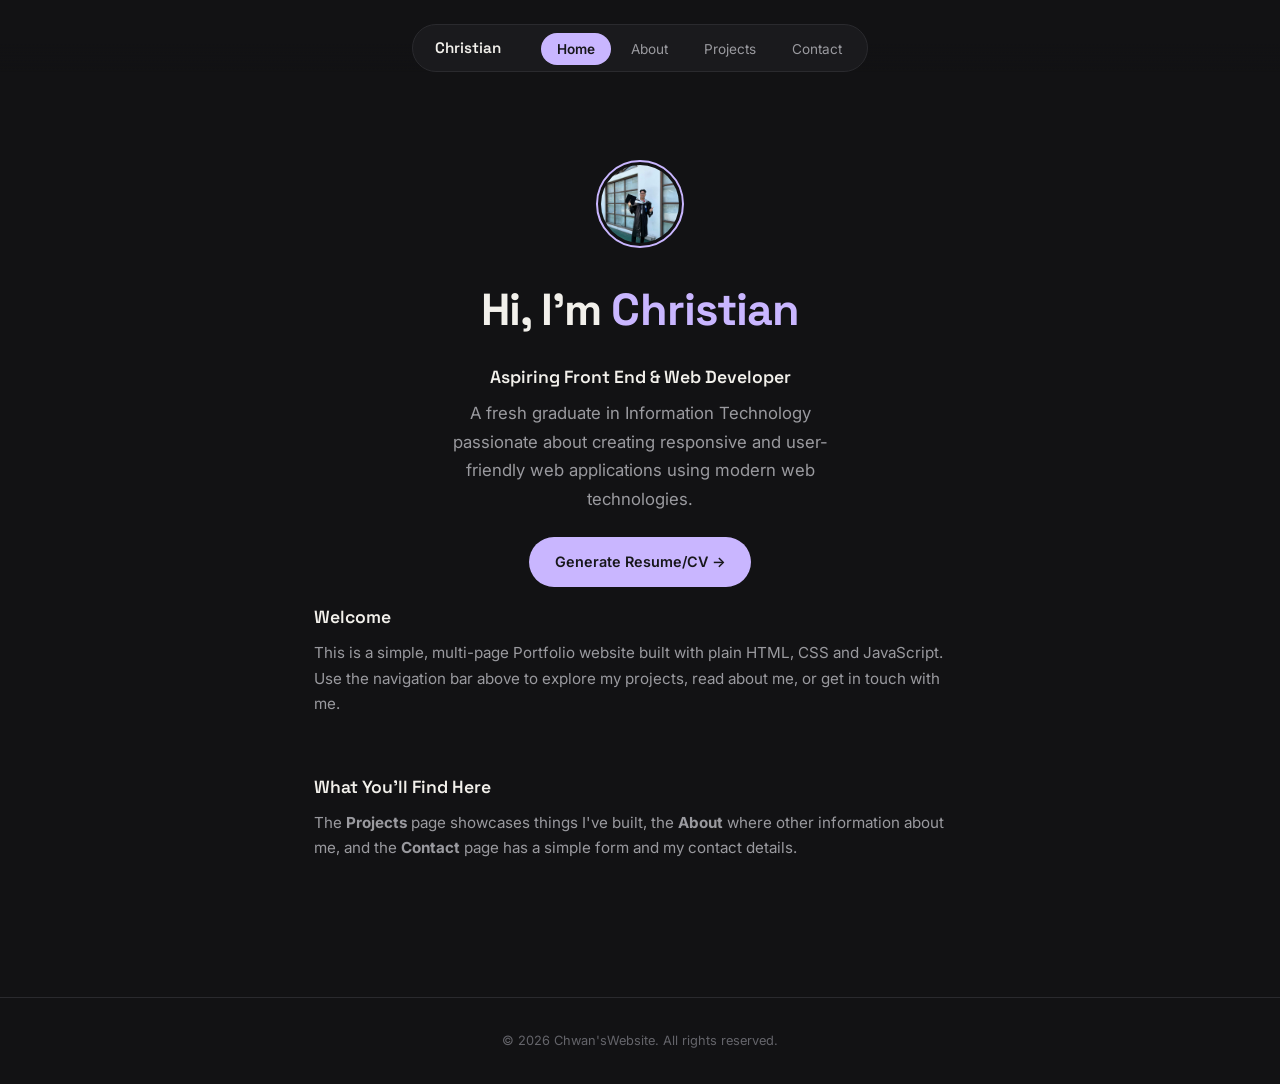
==== index.html @ 0f882ed7 "Update resume download link and add file references in resume.txt" ====
﻿<!doctype html>
<html lang="en">
  <head>
    <meta charset="UTF-8" />
    <script>
      document.documentElement.classList.add('js');
    </script>
    <meta name="viewport" content="width=device-width, initial-scale=1.0" />
    <title>Home | My Website</title>
    <link rel="stylesheet" href="style.css" />
  </head>
  <body>
    <nav class="navbar">
      <div class="nav-inner">
        <a href="index.html" class="logo">Christian</a>
        <ul>
          <li><a href="index.html" class="active">Home</a></li>
          <li><a href="about.html">About</a></li>
          <li><a href="projects.html">Projects</a></li>
          <li><a href="contact.html">Contact</a></li>
        </ul>
      </div>
    </nav>

    <main>
      <div class="hero">
        <img src="pic/chanpic.jpeg" alt="Christian" class="avatar" />
        <h1>Hi, I'm <span class="accent">Christian</span></h1>
        <h2>Aspiring Front End & Web Developer</h2>
        <p class="lede">
          A fresh graduate in Information Technology passionate about creating
          responsive and user-friendly web applications using modern web
          technologies.
        </p>
        <a href="" class="btn" download="">Generate Resume/CV &rarr;</a>
      </div>

      <section>
        <h2>Welcome</h2>
        <p>
          This is a simple, multi-page Portfolio website built with plain HTML,
          CSS and JavaScript. Use the navigation bar above to explore my
          projects, read about me, or get in touch with me.
        </p>
      </section>

      <section>
        <h2>What You'll Find Here</h2>
        <p>
          The <strong>Projects</strong> page showcases things I've built, the
          <strong>About</strong> where other information about me, and the
          <strong>Contact</strong> page has a simple form and my contact
          details.
        </p>
      </section>
    </main>

    <footer>&copy; 2026 Chwan'sWebsite. All rights reserved.</footer>

    <script src="transition.js"></script>
  </body>
</html>
---- style.css ----
﻿/* ===== Fonts ===== */
@import url('https://fonts.googleapis.com/css2?family=Space+Grotesk:wght@400;500;600;700&family=Inter:wght@400;500;600&display=swap');

/* ===== Tokens ===== */
:root {
  --bg: #121214;
  --bg-raised: #1a1a1d;
  --border: #2a2a2e;
  --text: #f2f0eb;
  --text-dim: #9a9a9f;
  --text-faint: #64646a;
  --accent: #c9b6ff;
  --accent-dim: #8f7fc7;
}

* {
  margin: 0;
  padding: 0;
  box-sizing: border-box;
}

/* Content slides down into place (from above) as the page fades in,
   and slides further down as the page fades out.
   Applied to main/footer, not body ÃƒÆ’Ã‚Â¢ÃƒÂ¢Ã¢â‚¬Å¡Ã‚Â¬ÃƒÂ¢Ã¢â€šÂ¬Ã‚Â nav stays untouched so its
   position: sticky keeps working (a transform on an ANCESTOR of a
   sticky element breaks it; transforming main/footer directly is safe). */
html.js main,
html.js footer {
  transform: translateY(-12px);
  transition:
    transform 0.35s ease,
    opacity 0.35s ease;
  opacity: 0;
}

html.js body.page-loaded main,
html.js body.page-loaded footer {
  transform: translateY(0);
  opacity: 1;
}

html.js body.page-leaving main,
html.js body.page-leaving footer {
  transform: translateY(12px);
  opacity: 0;
}

html.js footer {
  transition-delay: 0.05s;
}

html {
  height: 100%;
  overflow-y: auto;
  scrollbar-width: none;
  -ms-overflow-style: none;
}

html::-webkit-scrollbar {
  display: none;
}

body {
  font-family:
    'Inter',
    -apple-system,
    Arial,
    sans-serif;
  line-height: 1.7;
  color: var(--text);
  background-color: var(--bg);
  display: grid;
  grid-template-rows: auto 1fr auto;
  min-height: 100vh;
}

a {
  text-decoration: none;
  color: inherit;
}

.accent {
  color: var(--accent);
}

/* ===== Navigation ===== */
.navbar {
  position: sticky;
  top: 0;
  display: flex;
  justify-content: center;
  padding: 1.5rem 1rem 0;
  z-index: 100;
  background: linear-gradient(var(--bg) 60%, transparent);
}

.nav-inner {
  display: flex;
  align-items: center;
  gap: 2.5rem;
  background-color: var(--bg-raised);
  border: 1px solid var(--border);
  border-radius: 999px;
  padding: 0.6rem 0.6rem 0.6rem 1.4rem;
}

.nav-inner .logo {
  font-family: 'Space Grotesk', sans-serif;
  font-weight: 600;
  font-size: 0.95rem;
  color: var(--text);
}

.nav-inner ul {
  list-style: none;
  display: flex;
  gap: 0.25rem;
}

.nav-inner ul li a {
  font-size: 0.85rem;
  color: var(--text-dim);
  padding: 0.5rem 1rem;
  border-radius: 999px;
  transition:
    background-color 0.2s,
    color 0.2s;
}

.nav-inner ul li a:hover {
  color: var(--text);
}

.nav-inner ul li a.active {
  background-color: var(--accent);
  color: #17171a;
  font-weight: 600;
}

/* ===== Layout ===== */
main {
  max-width: 700px;
  margin: 0 auto;
  padding: 3.5rem 1.5rem 5rem;
  width: 100%;
}

section {
  margin-bottom: 3.5rem;
}

h1 {
  font-family: 'Space Grotesk', sans-serif;
  font-weight: 700;
  font-size: clamp(1.7rem, 5vw + 1rem, 2.4rem);
  letter-spacing: -0.02em;
  margin-bottom: 0.9rem;
}

h2 {
  font-family: 'Space Grotesk', sans-serif;
  font-weight: 600;
  font-size: 1.1rem;
  margin-bottom: 0.4rem;
}

p {
  margin-bottom: 1rem;
  color: var(--text-dim);
  font-size: 0.95rem;
}

/* ===== Hero (Homepage) ===== */
.hero {
  text-align: center;
  padding: 2rem 0 1rem;
}

.avatar {
  display: block;
  width: 88px;
  height: 88px;
  margin: 0 auto 1.5rem;
  border-radius: 50%;
  object-fit: cover; /* crops the photo to fill the circle without distorting it */
  border: 2px solid var(--accent);
  padding: 3px; /* small gap between photo and accent ring */
  background-color: var(--bg);
}

.hero h1 {
  font-size: clamp(2rem, 6vw + 1rem, 2.8rem);
}

.hero .lede {
  font-size: 1.05rem;
  max-width: 420px;
  margin: 0 auto 1.5rem;
}

.btn {
  display: inline-flex;
  align-items: center;
  gap: 0.4rem;
  padding: 0.8rem 1.6rem;
  background-color: var(--accent);
  color: #17171a;
  border-radius: 999px;
  font-weight: 600;
  font-size: 0.9rem;
  transition:
    transform 0.15s,
    background-color 0.15s;
}

.btn:hover {
  transform: translateY(-2px);
  background-color: #d9caff;
}

/* ===== Filters (Projects) ===== */
.filters {
  display: flex;
  flex-wrap: wrap;
  gap: 0.5rem;
  margin-top: 1.25rem;
}

.filter {
  font-family: inherit;
  font-size: 0.8rem;
  color: var(--text-dim);
  background: none;
  border: 1px solid var(--border);
  padding: 0.4rem 1rem;
  border-radius: 999px;
  cursor: pointer;
  transition:
    background-color 0.15s,
    color 0.15s,
    border-color 0.15s;
}

.filter:hover {
  border-color: var(--accent-dim);
  color: var(--text);
}

.filter.active {
  background-color: var(--accent);
  border-color: var(--accent);
  color: #17171a;
  font-weight: 600;
}

/* ===== Project Cards ===== */
.card-grid {
  display: grid;
  grid-template-columns: repeat(auto-fit, minmax(190px, 1fr));
  gap: 1rem;
}

.card {
  display: flex;
  flex-direction: column;
  width: 100%;
  max-width: 220px;
  background-color: var(--bg-raised);
  border: 1px solid var(--border);
  border-radius: 14px;
  overflow: hidden;
  transition:
    transform 0.2s,
    border-color 0.2s;
}

.card:hover {
  transform: translateY(-4px);
  border-color: var(--accent-dim);
}

.card-image {
  width: 100%;
  aspect-ratio: 16 / 10;
  overflow: hidden;
  background-color: var(--border);
}

.card-image img {
  width: 100%;
  height: 100%;
  object-fit: cover;
  display: block;
  transition: transform 0.3s;
}

.card:hover .card-image img {
  transform: scale(1.05);
}

.card-body {
  display: flex;
  flex-direction: column;
  gap: 0.6rem;
  padding: 0.85rem 0.9rem;
}

.card h2 {
  font-size: 0.95rem;
  margin-bottom: 0.2rem;
}

.card p {
  margin-bottom: 0;
  font-size: 0.78rem;
}

.card-meta {
  display: flex;
  align-items: center;
  justify-content: space-between;
  gap: 0.5rem;
}

.tag {
  font-size: 0.68rem;
  color: var(--text-faint);
  border: 1px solid var(--border);
  padding: 0.2rem 0.55rem;
  border-radius: 999px;
}

.arrow {
  color: var(--accent);
  font-size: 1rem;
  opacity: 0;
  transform: translateX(-4px);
  transition:
    opacity 0.2s,
    transform 0.2s;
}

.card:hover .arrow {
  opacity: 1;
  transform: translateX(0);
}

/* ===== About ===== */
.about-list {
  display: flex;
  flex-direction: column;
  border-top: 1px solid var(--border);
}

.about {
  display: block;
  padding: 1.5rem 1rem;
  border-bottom: 1px solid var(--border);
  border-left: 2px solid transparent;
  transition:
    border-color 0.2s,
    background-color 0.2s;
}

.about:hover {
  border-left: 2px solid var(--accent);
  background-color: var(--bg-raised);
}

.about .meta {
  font-size: 0.78rem;
  color: var(--text-faint);
  margin-bottom: 0.4rem;
  letter-spacing: 0.03em;
  text-transform: uppercase;
}

.about p {
  margin-bottom: 0;
}

/* ===== Contact ===== */
.contact-info {
  display: flex;
  flex-direction: column;
  gap: 0.9rem;
  padding: 1.25rem 1.5rem;
  background-color: var(--bg-raised);
  border: 1px solid var(--border);
  border-radius: 14px;
  margin-bottom: 2.5rem;
}

.contact-info h2 {
  margin-bottom: 0.25rem;
}

.contact-item {
  display: flex;
  align-items: center;
  gap: 0.75rem;
  min-width: 0;
}

.contact-item .icon {
  flex-shrink: 0;
  width: 34px;
  height: 34px;
  display: flex;
  align-items: center;
  justify-content: center;
  border-radius: 50%;
  background-color: var(--bg);
  border: 1px solid var(--border);
  color: var(--accent);
}

.contact-item .icon svg {
  width: 16px;
  height: 16px;
}

.contact-item p {
  margin-bottom: 0;
  color: var(--text);
  font-size: 0.9rem;
  min-width: 0;
  overflow-wrap: anywhere;
}

.contact-item p strong {
  color: var(--text-dim);
  font-weight: 600;
}

a.contact-item {
  transition: transform 0.15s;
}

a.contact-item:hover {
  transform: translateX(3px);
}

a.contact-item:hover .icon {
  border-color: var(--accent-dim);
}

form {
  display: flex;
  flex-direction: column;
  gap: 1.25rem;
  max-width: 480px;
}

label {
  font-size: 0.8rem;
  font-weight: 600;
  color: var(--text-dim);
  margin-bottom: 0.4rem;
  display: block;
  text-transform: uppercase;
  letter-spacing: 0.04em;
}

input,
textarea {
  width: 100%;
  padding: 0.75rem 1rem;
  border: 1px solid var(--border);
  border-radius: 10px;
  font-family: inherit;
  font-size: 0.95rem;
  background-color: var(--bg-raised);
  color: var(--text);
  transition: border-color 0.15s;
}

input::placeholder,
textarea::placeholder {
  color: var(--text-faint);
}

input:focus,
textarea:focus {
  outline: none;
  border-color: var(--accent);
}

textarea {
  resize: vertical;
  min-height: 120px;
}

button[type='submit'] {
  align-self: flex-start;
  padding: 0.8rem 1.8rem;
  background-color: var(--accent);
  color: #17171a;
  border: none;
  border-radius: 999px;
  font-family: inherit;
  font-weight: 600;
  font-size: 0.9rem;
  cursor: pointer;
  transition:
    transform 0.15s,
    background-color 0.15s;
}

button[type='submit']:hover {
  transform: translateY(-2px);
  background-color: #d9caff;
}

/* ===== Footer ===== */
footer {
  text-align: center;
  padding: 2rem;
  color: var(--text-faint);
  font-size: 0.8rem;
  border-top: 1px solid var(--border);
}

/* ===== Responsive ===== */
@media (max-width: 640px) {
  main {
    padding: 2.5rem 1.25rem 3.5rem;
  }

  .hero .lede {
    font-size: 0.95rem;
  }

  .contact-info {
    padding: 1rem 1.1rem;
  }

  form {
    max-width: 100%;
  }
}

@media (max-width: 480px) {
  .navbar {
    padding: 1rem 0.75rem 0;
  }

  .nav-inner {
    gap: 0.9rem;
    padding: 0.45rem 0.45rem 0.45rem 1rem;
  }

  .nav-inner .logo {
    font-size: 0.85rem;
  }

  .nav-inner ul {
    gap: 0;
  }

  .nav-inner ul li a {
    font-size: 0.72rem;
    padding: 0.4rem 0.55rem;
  }

  .avatar {
    width: 72px;
    height: 72px;
  }

  .btn {
    width: 100%;
    justify-content: center;
  }

  button[type='submit'] {
    align-self: stretch;
    text-align: center;
  }
}

@media (max-width: 360px) {
  .nav-inner {
    gap: 0.5rem;
    padding: 0.4rem 0.4rem 0.4rem 0.8rem;
  }

  .nav-inner ul li a {
    padding: 0.35rem 0.4rem;
  }
}

@media (max-width: 300px) {
  .nav-inner .logo {
    display: none;
  }

  .nav-inner {
    padding: 0.4rem;
    justify-content: center;
  }
}

body.projects-page {
  overflow-y: auto;
  scrollbar-width: none;
  -ms-overflow-style: none;
}

body.projects-page::-webkit-scrollbar {
  display: none;
}


.contact-form {
  width: 100%;
  max-width: 100%;
  background-color: var(--bg-raised);
  border: 1px solid var(--border);
  border-radius: 14px;
  padding: 1.25rem 1.5rem;
  box-shadow: 0 10px 30px rgba(0, 0, 0, 0.18);
  margin-bottom: 2.5rem;
  box-sizing: border-box;
}

.contact-form button[type='submit'] {
  align-self: stretch;
}

.contact-toast {
  position: fixed;
  top: 50%;
  left: 50%;
  transform: translate(-50%, -50%) translateY(10px);
  z-index: 200;
  background: #f2f0eb;
  color: #17171a;
  padding: 0.9rem 1.2rem;
  border-radius: 12px;
  box-shadow: 0 12px 30px rgba(0, 0, 0, 0.35);
  opacity: 0;
  pointer-events: none;
  transition: opacity 0.2s ease, transform 0.2s ease;
  font-size: 0.9rem;
  font-weight: 600;
  text-align: center;
  min-width: min(240px, calc(100vw - 2rem));
  max-width: calc(100vw - 2rem);
}

.contact-toast.show {
  opacity: 1;
  transform: translate(-50%, -50%) translateY(0);
}

.contact-toast.show {
  opacity: 1;
  transform: translateY(0);
}
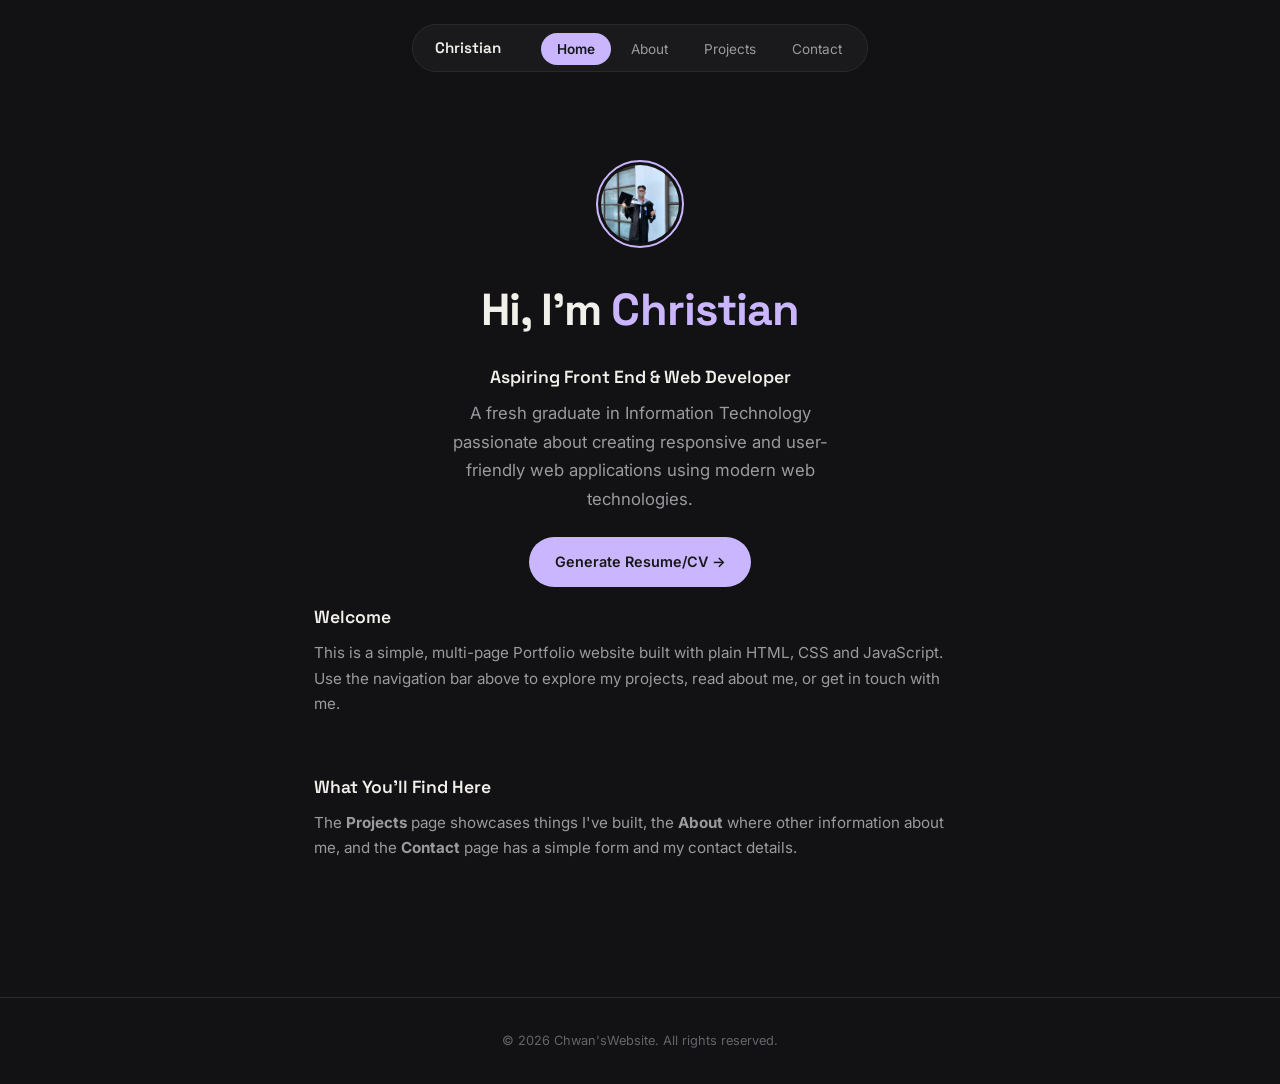
==== commit 5f508373: "Refactor code structure for improved readability and maintainability" ====
--- a/index.html
+++ b/index.html
@@ -24,7 +24,7 @@
 
     <main>
       <div class="hero">
-        <img src="pic/chanpic.jpeg" alt="Christian" class="avatar" />
+        <img src="pic/gradpic.webp" alt="Christian" class="avatar" />
         <h1>Hi, I'm <span class="accent">Christian</span></h1>
         <h2>Aspiring Front End & Web Developer</h2>
         <p class="lede">
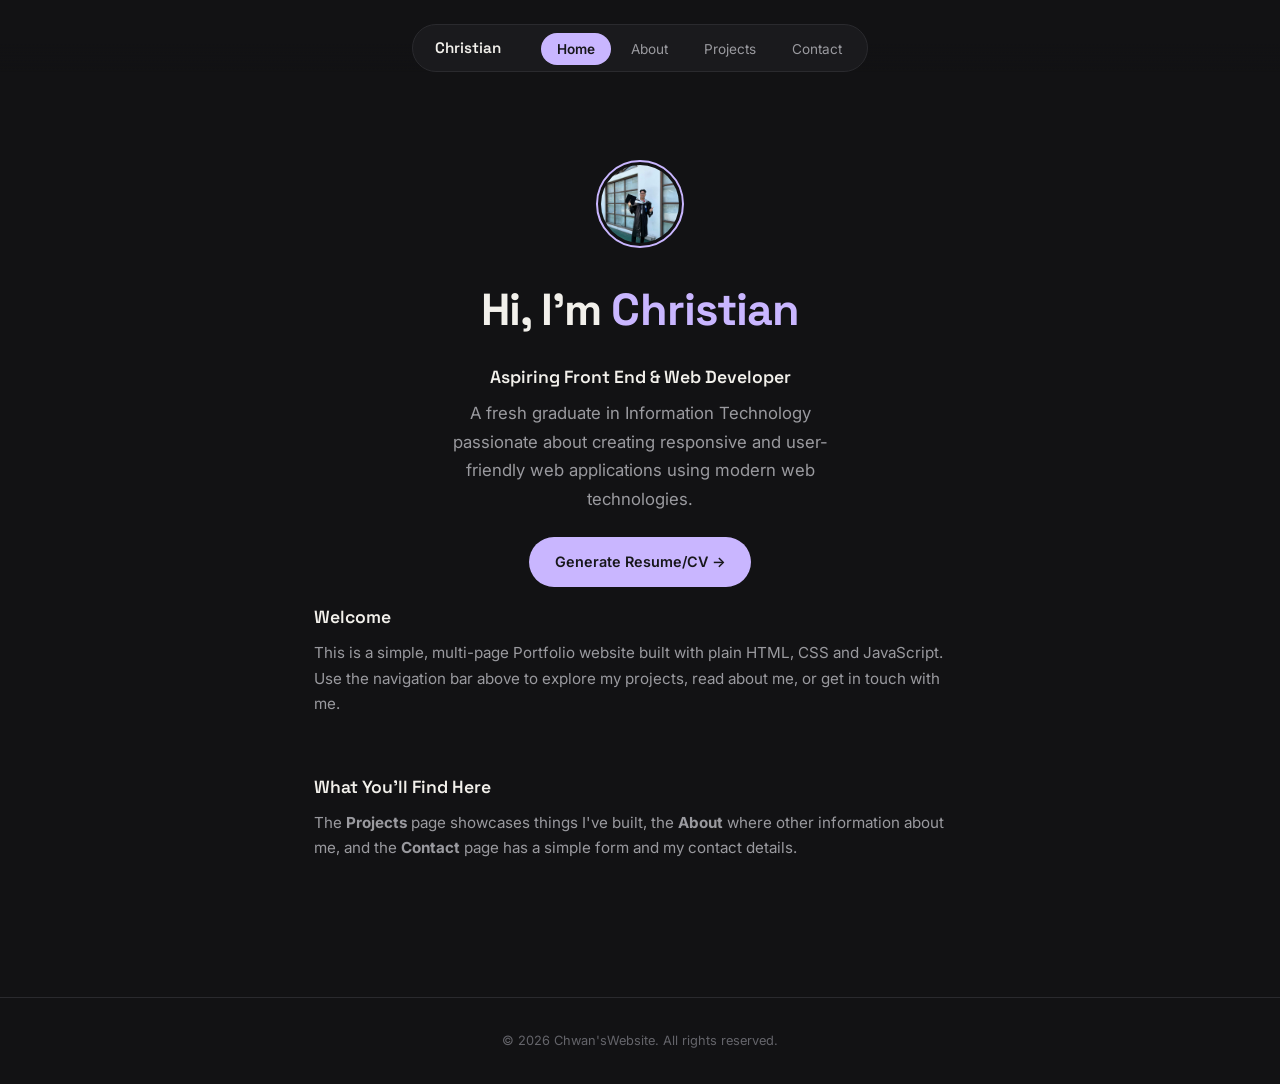
==== commit 7f759e4c: "Update hero image and resume download link; remove outdated resume.txt" ====
--- a/index.html
+++ b/index.html
@@ -24,7 +24,7 @@
 
     <main>
       <div class="hero">
-        <img src="pic/gradpic.webp" alt="Christian" class="avatar" />
+        <img src="/pic/chanpic.jpeg" alt="Christian" class="avatar" />
         <h1>Hi, I'm <span class="accent">Christian</span></h1>
         <h2>Aspiring Front End & Web Developer</h2>
         <p class="lede">
@@ -32,7 +32,12 @@
           responsive and user-friendly web applications using modern web
           technologies.
         </p>
-        <a href="" class="btn" download="">Generate Resume/CV &rarr;</a>
+        <a
+          href="documents/my%20resumecv.docx"
+          class="btn"
+          download="Christian-Penaflorida-Resume.docx"
+          >Generate Resume/CV &rarr;</a
+        >
       </div>
 
       <section>
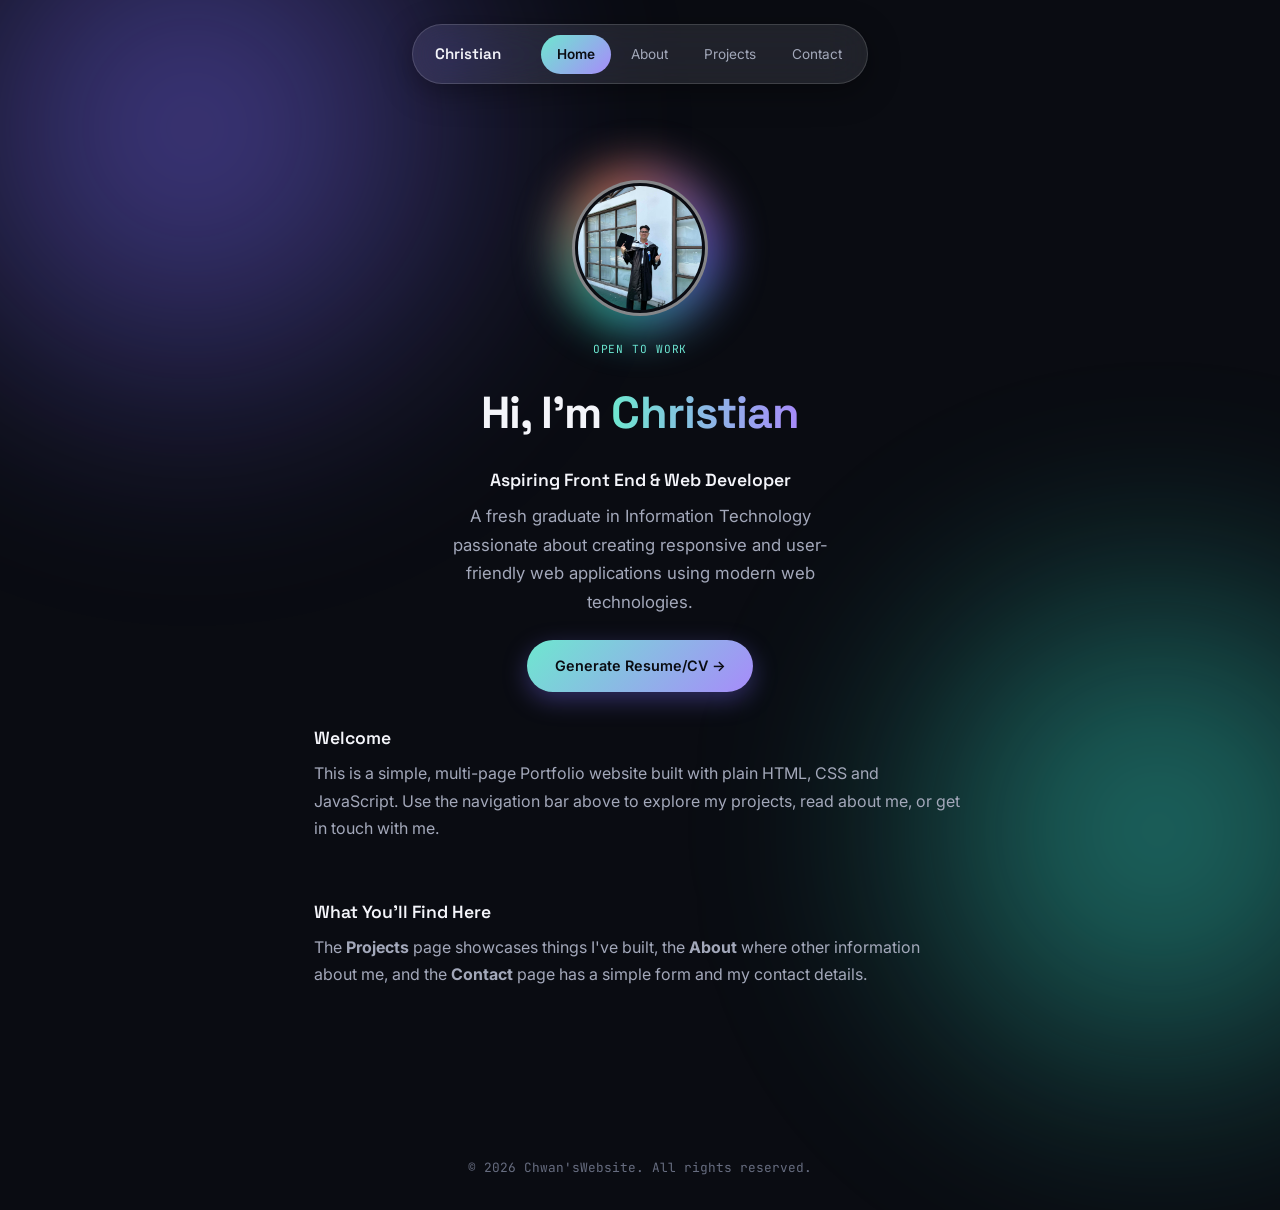
==== commit b3f5f8cd: "design updated, format, functions" ====
--- a/index.html
+++ b/index.html
@@ -24,7 +24,10 @@
 
     <main>
       <div class="hero">
-        <img src="/pic/chanpic.jpeg" alt="Christian" class="avatar" />
+        <div class="avatar-wrap">
+          <img src="/pic/chanpic.jpeg" alt="Christian" class="avatar" />
+        </div>
+        <p class="eyebrow">Open to work</p>
         <h1>Hi, I'm <span class="accent">Christian</span></h1>
         <h2>Aspiring Front End & Web Developer</h2>
         <p class="lede">
@@ -33,7 +36,7 @@
           technologies.
         </p>
         <a
-          href="documents/my%20resumecv.docx"
+          href="/documents/my resumecv.docx"
           class="btn"
           download="Christian-Penaflorida-Resume.docx"
           >Generate Resume/CV &rarr;</a
--- a/style.css
+++ b/style.css
@@ -1,16 +1,32 @@
-﻿/* ===== Fonts ===== */
-@import url('https://fonts.googleapis.com/css2?family=Space+Grotesk:wght@400;500;600;700&family=Inter:wght@400;500;600&display=swap');
-
-/* ===== Tokens ===== */
+﻿@import url('https://fonts.googleapis.com/css2?family=Space+Grotesk:wght@400;500;600;700&family=Inter:wght@400;500;600&family=JetBrains+Mono:wght@400;500&display=swap');
+
 :root {
-  --bg: #121214;
-  --bg-raised: #1a1a1d;
-  --border: #2a2a2e;
-  --text: #f2f0eb;
-  --text-dim: #9a9a9f;
-  --text-faint: #64646a;
-  --accent: #c9b6ff;
-  --accent-dim: #8f7fc7;
+  --bg: #0a0c12;
+  --bg-2: #0f1220;
+
+  --aurora-violet: #7c6cff;
+  --aurora-teal: #35e0c9;
+  --aurora-coral: #ff8a68;
+
+  --text: #f4f5fa;
+  --text-dim: #a3a8ba;
+  --text-faint: #676d80;
+
+  --accent: #6ee7cf;
+  --accent-2: #a78bfa;
+  --accent-warm: #ff9478;
+
+  --glass: rgba(255, 255, 255, 0.055);
+  --glass-strong: rgba(255, 255, 255, 0.095);
+  --glass-border: rgba(255, 255, 255, 0.14);
+  --glass-border-strong: rgba(255, 255, 255, 0.28);
+  --glass-blur: 22px;
+
+  --r-lg: 26px;
+  --r-md: 16px;
+  --r-full: 999px;
+
+  --shadow-glass: 0 8px 32px rgba(0, 0, 0, 0.35);
 }
 
 * {
@@ -19,17 +35,40 @@
   box-sizing: border-box;
 }
 
-/* Content slides down into place (from above) as the page fades in,
-   and slides further down as the page fades out.
-   Applied to main/footer, not body ÃƒÆ’Ã‚Â¢ÃƒÂ¢Ã¢â‚¬Å¡Ã‚Â¬ÃƒÂ¢Ã¢â€šÂ¬Ã‚Â nav stays untouched so its
-   position: sticky keeps working (a transform on an ANCESTOR of a
-   sticky element breaks it; transforming main/footer directly is safe). */
+@view-transition {
+  navigation: auto;
+}
+
+::view-transition-old(root) {
+  animation: page-out 0.42s cubic-bezier(0.4, 0, 0.2, 1) both;
+}
+
+::view-transition-new(root) {
+  animation: page-in 0.5s cubic-bezier(0.16, 1, 0.3, 1) both;
+}
+
+@keyframes page-out {
+  to {
+    opacity: 0;
+    transform: scale(0.98) translateY(6px);
+    filter: blur(6px);
+  }
+}
+
+@keyframes page-in {
+  from {
+    opacity: 0;
+    transform: scale(1.015) translateY(-6px);
+    filter: blur(8px);
+  }
+}
+
 html.js main,
 html.js footer {
-  transform: translateY(-12px);
-  transition:
-    transform 0.35s ease,
-    opacity 0.35s ease;
+  transform: translateY(10px);
+  transition:
+    transform 0.5s cubic-bezier(0.16, 1, 0.3, 1),
+    opacity 0.5s ease;
   opacity: 0;
 }
 
@@ -39,14 +78,19 @@
   opacity: 1;
 }
 
-html.js body.page-leaving main,
-html.js body.page-leaving footer {
-  transform: translateY(12px);
-  opacity: 0;
-}
-
 html.js footer {
-  transition-delay: 0.05s;
+  transition-delay: 0.06s;
+}
+
+@media (prefers-reduced-motion: reduce) {
+  ::view-transition-old(root),
+  ::view-transition-new(root) {
+    animation: none;
+  }
+  html.js main,
+  html.js footer {
+    transition: none;
+  }
 }
 
 html {
@@ -54,12 +98,14 @@
   overflow-y: auto;
   scrollbar-width: none;
   -ms-overflow-style: none;
+  background-color: var(--bg);
 }
 
 html::-webkit-scrollbar {
   display: none;
 }
 
+/* ===== background ===== */
 body {
   font-family:
     'Inter',
@@ -72,6 +118,62 @@
   display: grid;
   grid-template-rows: auto 1fr auto;
   min-height: 100vh;
+  position: relative;
+  isolation: isolate;
+}
+
+body::before,
+body::after {
+  content: '';
+  position: fixed;
+  z-index: -1;
+  border-radius: 50%;
+  filter: blur(90px);
+  opacity: 0.55;
+  pointer-events: none;
+}
+
+body::before {
+  width: 60vmax;
+  height: 60vmax;
+  top: -20vmax;
+  left: -15vmax;
+  background: radial-gradient(circle, var(--aurora-violet), transparent 70%);
+  animation: drift-a 26s ease-in-out infinite alternate;
+}
+
+body::after {
+  width: 55vmax;
+  height: 55vmax;
+  bottom: -22vmax;
+  right: -18vmax;
+  background: radial-gradient(circle, var(--aurora-teal), transparent 70%);
+  animation: drift-b 30s ease-in-out infinite alternate;
+}
+
+@keyframes drift-a {
+  from {
+    transform: translate(0, 0) scale(1);
+  }
+  to {
+    transform: translate(6vmax, 8vmax) scale(1.12);
+  }
+}
+
+@keyframes drift-b {
+  from {
+    transform: translate(0, 0) scale(1);
+  }
+  to {
+    transform: translate(-5vmax, -6vmax) scale(1.08);
+  }
+}
+
+@media (prefers-reduced-motion: reduce) {
+  body::before,
+  body::after {
+    animation: none;
+  }
 }
 
 a {
@@ -80,7 +182,26 @@
 }
 
 .accent {
-  color: var(--accent);
+  background: linear-gradient(90deg, var(--accent), var(--accent-2));
+  -webkit-background-clip: text;
+  background-clip: text;
+  color: transparent;
+}
+
+/* ===== Glass utility ===== */
+.glass {
+  background: var(--glass);
+  border: 1px solid var(--glass-border);
+  border-radius: var(--r-lg);
+  backdrop-filter: blur(var(--glass-blur)) saturate(140%);
+  -webkit-backdrop-filter: blur(var(--glass-blur)) saturate(140%);
+  box-shadow: var(--shadow-glass);
+}
+
+:focus-visible {
+  outline: 2px solid var(--accent);
+  outline-offset: 3px;
+  border-radius: 6px;
 }
 
 /* ===== Navigation ===== */
@@ -91,17 +212,19 @@
   justify-content: center;
   padding: 1.5rem 1rem 0;
   z-index: 100;
-  background: linear-gradient(var(--bg) 60%, transparent);
 }
 
 .nav-inner {
   display: flex;
   align-items: center;
   gap: 2.5rem;
-  background-color: var(--bg-raised);
-  border: 1px solid var(--border);
-  border-radius: 999px;
+  background: var(--glass-strong);
+  border: 1px solid var(--glass-border);
+  border-radius: var(--r-full);
   padding: 0.6rem 0.6rem 0.6rem 1.4rem;
+  backdrop-filter: blur(var(--glass-blur)) saturate(160%);
+  -webkit-backdrop-filter: blur(var(--glass-blur)) saturate(160%);
+  box-shadow: var(--shadow-glass);
 }
 
 .nav-inner .logo {
@@ -121,7 +244,8 @@
   font-size: 0.85rem;
   color: var(--text-dim);
   padding: 0.5rem 1rem;
-  border-radius: 999px;
+  border-radius: var(--r-full);
+  display: inline-block;
   transition:
     background-color 0.2s,
     color 0.2s;
@@ -129,11 +253,12 @@
 
 .nav-inner ul li a:hover {
   color: var(--text);
+  background-color: rgba(255, 255, 255, 0.06);
 }
 
 .nav-inner ul li a.active {
-  background-color: var(--accent);
-  color: #17171a;
+  background: linear-gradient(135deg, var(--accent), var(--accent-2));
+  color: #0a0c12;
   font-weight: 600;
 }
 
@@ -167,24 +292,55 @@
 p {
   margin-bottom: 1rem;
   color: var(--text-dim);
-  font-size: 0.95rem;
+  font-size: 1rem;
+}
+
+.eyebrow {
+  font-family: 'JetBrains Mono', monospace;
+  font-size: 0.7rem;
+  letter-spacing: 0.08em;
+  text-transform: uppercase;
+  color: var(--accent);
 }
 
 /* ===== Hero (Homepage) ===== */
 .hero {
   text-align: center;
-  padding: 2rem 0 1rem;
+  padding: 2.5rem 1.5rem 2rem;
+  position: relative;
+}
+
+.hero .avatar-wrap {
+  position: relative;
+  width: 136px;
+  margin: 0 auto 1.5rem;
+}
+
+.hero .avatar-wrap::before {
+  content: '';
+  position: absolute;
+  inset: -16px;
+  border-radius: 50%;
+  background: conic-gradient(
+    from 90deg,
+    var(--aurora-violet),
+    var(--aurora-teal),
+    var(--aurora-coral),
+    var(--aurora-violet)
+  );
+  filter: blur(22px);
+  opacity: 0.65;
 }
 
 .avatar {
+  position: relative;
   display: block;
-  width: 88px;
-  height: 88px;
-  margin: 0 auto 1.5rem;
+  width: 136px;
+  height: 136px;
   border-radius: 50%;
-  object-fit: cover; /* crops the photo to fill the circle without distorting it */
-  border: 2px solid var(--accent);
-  padding: 3px; /* small gap between photo and accent ring */
+  object-fit: cover;
+  border: 3px solid rgba(255, 255, 255, 0.5);
+  padding: 3px;
   background-color: var(--bg);
 }
 
@@ -202,20 +358,23 @@
   display: inline-flex;
   align-items: center;
   gap: 0.4rem;
-  padding: 0.8rem 1.6rem;
-  background-color: var(--accent);
-  color: #17171a;
-  border-radius: 999px;
+  padding: 0.85rem 1.7rem;
+  background: linear-gradient(135deg, var(--accent), var(--accent-2));
+  color: #0a0c12;
+  border-radius: var(--r-full);
   font-weight: 600;
   font-size: 0.9rem;
+  box-shadow: 0 8px 24px rgba(124, 108, 255, 0.35);
   transition:
     transform 0.15s,
-    background-color 0.15s;
+    box-shadow 0.15s,
+    filter 0.15s;
 }
 
 .btn:hover {
   transform: translateY(-2px);
-  background-color: #d9caff;
+  filter: brightness(1.06);
+  box-shadow: 0 12px 28px rgba(124, 108, 255, 0.45);
 }
 
 /* ===== Filters (Projects) ===== */
@@ -227,14 +386,16 @@
 }
 
 .filter {
-  font-family: inherit;
-  font-size: 0.8rem;
+  font-family: 'JetBrains Mono', monospace;
+  font-size: 0.75rem;
   color: var(--text-dim);
-  background: none;
-  border: 1px solid var(--border);
-  padding: 0.4rem 1rem;
-  border-radius: 999px;
+  background: var(--glass);
+  border: 1px solid var(--glass-border);
+  padding: 0.45rem 1.1rem;
+  border-radius: var(--r-full);
   cursor: pointer;
+  backdrop-filter: blur(12px);
+  -webkit-backdrop-filter: blur(12px);
   transition:
     background-color 0.15s,
     color 0.15s,
@@ -242,14 +403,14 @@
 }
 
 .filter:hover {
-  border-color: var(--accent-dim);
+  border-color: var(--glass-border-strong);
   color: var(--text);
 }
 
 .filter.active {
-  background-color: var(--accent);
-  border-color: var(--accent);
-  color: #17171a;
+  background: linear-gradient(135deg, var(--accent), var(--accent-2));
+  border-color: transparent;
+  color: #0a0c12;
   font-weight: 600;
 }
 
@@ -257,33 +418,36 @@
 .card-grid {
   display: grid;
   grid-template-columns: repeat(auto-fit, minmax(190px, 1fr));
-  gap: 1rem;
+  gap: 1.1rem;
 }
 
 .card {
   display: flex;
   flex-direction: column;
   width: 100%;
-  max-width: 220px;
-  background-color: var(--bg-raised);
-  border: 1px solid var(--border);
-  border-radius: 14px;
+  max-width: 240px;
+  background: var(--glass);
+  border: 1px solid var(--glass-border);
+  border-radius: var(--r-md);
   overflow: hidden;
-  transition:
-    transform 0.2s,
+  backdrop-filter: blur(var(--glass-blur)) saturate(140%);
+  -webkit-backdrop-filter: blur(var(--glass-blur)) saturate(140%);
+  box-shadow: var(--shadow-glass);
+  transition:
+    transform 0.25s cubic-bezier(0.16, 1, 0.3, 1),
     border-color 0.2s;
 }
 
 .card:hover {
-  transform: translateY(-4px);
-  border-color: var(--accent-dim);
+  transform: translateY(-5px);
+  border-color: var(--glass-border-strong);
 }
 
 .card-image {
   width: 100%;
   aspect-ratio: 16 / 10;
   overflow: hidden;
-  background-color: var(--border);
+  background-color: rgba(255, 255, 255, 0.04);
 }
 
 .card-image img {
@@ -291,18 +455,18 @@
   height: 100%;
   object-fit: cover;
   display: block;
-  transition: transform 0.3s;
+  transition: transform 0.35s;
 }
 
 .card:hover .card-image img {
-  transform: scale(1.05);
+  transform: scale(1.06);
 }
 
 .card-body {
   display: flex;
   flex-direction: column;
   gap: 0.6rem;
-  padding: 0.85rem 0.9rem;
+  padding: 0.9rem 1rem;
 }
 
 .card h2 {
@@ -312,7 +476,7 @@
 
 .card p {
   margin-bottom: 0;
-  font-size: 0.78rem;
+  font-size: 0.85rem;
 }
 
 .card-meta {
@@ -323,11 +487,13 @@
 }
 
 .tag {
-  font-size: 0.68rem;
-  color: var(--text-faint);
-  border: 1px solid var(--border);
+  font-family: 'JetBrains Mono', monospace;
+  font-size: 0.7rem;
+  color: var(--accent);
+  border: 1px solid var(--glass-border);
+  background: rgba(255, 255, 255, 0.04);
   padding: 0.2rem 0.55rem;
-  border-radius: 999px;
+  border-radius: var(--r-full);
 }
 
 .arrow {
@@ -347,31 +513,57 @@
 
 /* ===== About ===== */
 .about-list {
+  display: grid;
+  grid-template-columns: repeat(auto-fit, minmax(240px, 1fr));
+  gap: 1rem;
+}
+
+.about {
   display: flex;
   flex-direction: column;
-  border-top: 1px solid var(--border);
-}
-
-.about {
-  display: block;
-  padding: 1.5rem 1rem;
-  border-bottom: 1px solid var(--border);
-  border-left: 2px solid transparent;
-  transition:
+  gap: 0.6rem;
+  padding: 1.4rem 1.5rem;
+  background: var(--glass);
+  border: 1px solid var(--glass-border);
+  border-radius: var(--r-md);
+  backdrop-filter: blur(var(--glass-blur)) saturate(140%);
+  -webkit-backdrop-filter: blur(var(--glass-blur)) saturate(140%);
+  box-shadow: var(--shadow-glass);
+  transition:
+    transform 0.25s cubic-bezier(0.16, 1, 0.3, 1),
     border-color 0.2s,
     background-color 0.2s;
 }
 
 .about:hover {
-  border-left: 2px solid var(--accent);
-  background-color: var(--bg-raised);
+  transform: translateY(-4px);
+  border-color: var(--glass-border-strong);
+  background: var(--glass-strong);
+}
+
+.about-icon {
+  width: 34px;
+  height: 34px;
+  display: flex;
+  align-items: center;
+  justify-content: center;
+  border-radius: 50%;
+  background: rgba(255, 255, 255, 0.06);
+  border: 1px solid var(--glass-border);
+  color: var(--accent);
+  flex-shrink: 0;
+}
+
+.about-icon svg {
+  width: 16px;
+  height: 16px;
 }
 
 .about .meta {
-  font-size: 0.78rem;
+  font-family: 'JetBrains Mono', monospace;
+  font-size: 0.7rem;
   color: var(--text-faint);
-  margin-bottom: 0.4rem;
-  letter-spacing: 0.03em;
+  letter-spacing: 0.06em;
   text-transform: uppercase;
 }
 
@@ -383,16 +575,19 @@
 .contact-info {
   display: flex;
   flex-direction: column;
-  gap: 0.9rem;
+  gap: 0.25rem;
   padding: 1.25rem 1.5rem;
-  background-color: var(--bg-raised);
-  border: 1px solid var(--border);
-  border-radius: 14px;
+  background: var(--glass);
+  border: 1px solid var(--glass-border);
+  border-radius: var(--r-lg);
+  backdrop-filter: blur(var(--glass-blur)) saturate(140%);
+  -webkit-backdrop-filter: blur(var(--glass-blur)) saturate(140%);
+  box-shadow: var(--shadow-glass);
   margin-bottom: 2.5rem;
 }
 
 .contact-info h2 {
-  margin-bottom: 0.25rem;
+  margin-bottom: 0.65rem;
 }
 
 .contact-item {
@@ -400,6 +595,16 @@
   align-items: center;
   gap: 0.75rem;
   min-width: 0;
+  padding: 0.6rem 0.4rem;
+  border-radius: var(--r-md);
+  transition:
+    background-color 0.15s,
+    transform 0.15s;
+}
+
+a.contact-item:hover {
+  background-color: rgba(255, 255, 255, 0.05);
+  transform: translateX(3px);
 }
 
 .contact-item .icon {
@@ -410,8 +615,8 @@
   align-items: center;
   justify-content: center;
   border-radius: 50%;
-  background-color: var(--bg);
-  border: 1px solid var(--border);
+  background: rgba(255, 255, 255, 0.06);
+  border: 1px solid var(--glass-border);
   color: var(--accent);
 }
 
@@ -433,16 +638,9 @@
   font-weight: 600;
 }
 
-a.contact-item {
-  transition: transform 0.15s;
-}
-
-a.contact-item:hover {
-  transform: translateX(3px);
-}
-
 a.contact-item:hover .icon {
-  border-color: var(--accent-dim);
+  border-color: var(--glass-border-strong);
+  color: var(--accent-2);
 }
 
 form {
@@ -453,26 +651,29 @@
 }
 
 label {
-  font-size: 0.8rem;
-  font-weight: 600;
+  font-family: 'JetBrains Mono', monospace;
+  font-size: 0.72rem;
+  font-weight: 500;
   color: var(--text-dim);
   margin-bottom: 0.4rem;
   display: block;
   text-transform: uppercase;
-  letter-spacing: 0.04em;
+  letter-spacing: 0.06em;
 }
 
 input,
 textarea {
   width: 100%;
   padding: 0.75rem 1rem;
-  border: 1px solid var(--border);
-  border-radius: 10px;
+  border: 1px solid var(--glass-border);
+  border-radius: var(--r-md);
   font-family: inherit;
   font-size: 0.95rem;
-  background-color: var(--bg-raised);
+  background: rgba(255, 255, 255, 0.04);
   color: var(--text);
-  transition: border-color 0.15s;
+  transition:
+    border-color 0.15s,
+    background-color 0.15s;
 }
 
 input::placeholder,
@@ -484,6 +685,7 @@
 textarea:focus {
   outline: none;
   border-color: var(--accent);
+  background: rgba(255, 255, 255, 0.07);
 }
 
 textarea {
@@ -493,23 +695,24 @@
 
 button[type='submit'] {
   align-self: flex-start;
-  padding: 0.8rem 1.8rem;
-  background-color: var(--accent);
-  color: #17171a;
+  padding: 0.85rem 1.8rem;
+  background: linear-gradient(135deg, var(--accent), var(--accent-2));
+  color: #0a0c12;
   border: none;
-  border-radius: 999px;
+  border-radius: var(--r-full);
   font-family: inherit;
   font-weight: 600;
   font-size: 0.9rem;
   cursor: pointer;
+  box-shadow: 0 8px 24px rgba(124, 108, 255, 0.3);
   transition:
     transform 0.15s,
-    background-color 0.15s;
+    filter 0.15s;
 }
 
 button[type='submit']:hover {
   transform: translateY(-2px);
-  background-color: #d9caff;
+  filter: brightness(1.06);
 }
 
 /* ===== Footer ===== */
@@ -518,7 +721,7 @@
   padding: 2rem;
   color: var(--text-faint);
   font-size: 0.8rem;
-  border-top: 1px solid var(--border);
+  font-family: 'JetBrains Mono', monospace;
 }
 
 /* ===== Responsive ===== */
@@ -563,9 +766,13 @@
     padding: 0.4rem 0.55rem;
   }
 
+  .avatar,
+  .hero .avatar-wrap {
+    width: 96px;
+  }
+
   .avatar {
-    width: 72px;
-    height: 72px;
+    height: 96px;
   }
 
   .btn {
@@ -611,15 +818,16 @@
   display: none;
 }
 
-
 .contact-form {
   width: 100%;
   max-width: 100%;
-  background-color: var(--bg-raised);
-  border: 1px solid var(--border);
-  border-radius: 14px;
-  padding: 1.25rem 1.5rem;
-  box-shadow: 0 10px 30px rgba(0, 0, 0, 0.18);
+  background: var(--glass);
+  border: 1px solid var(--glass-border);
+  border-radius: var(--r-lg);
+  padding: 1.4rem 1.6rem;
+  backdrop-filter: blur(var(--glass-blur)) saturate(140%);
+  -webkit-backdrop-filter: blur(var(--glass-blur)) saturate(140%);
+  box-shadow: var(--shadow-glass);
   margin-bottom: 2.5rem;
   box-sizing: border-box;
 }
@@ -634,14 +842,19 @@
   left: 50%;
   transform: translate(-50%, -50%) translateY(10px);
   z-index: 200;
-  background: #f2f0eb;
-  color: #17171a;
+  background: rgba(18, 20, 30, 0.75);
+  border: 1px solid var(--glass-border-strong);
+  backdrop-filter: blur(20px) saturate(160%);
+  -webkit-backdrop-filter: blur(20px) saturate(160%);
+  color: var(--text);
   padding: 0.9rem 1.2rem;
-  border-radius: 12px;
-  box-shadow: 0 12px 30px rgba(0, 0, 0, 0.35);
+  border-radius: var(--r-md);
+  box-shadow: 0 12px 30px rgba(0, 0, 0, 0.45);
   opacity: 0;
   pointer-events: none;
-  transition: opacity 0.2s ease, transform 0.2s ease;
+  transition:
+    opacity 0.2s ease,
+    transform 0.2s ease;
   font-size: 0.9rem;
   font-weight: 600;
   text-align: center;
@@ -653,13 +866,3 @@
   opacity: 1;
   transform: translate(-50%, -50%) translateY(0);
 }
-
-.contact-toast.show {
-  opacity: 1;
-  transform: translateY(0);
-}
-
-
-
-
-
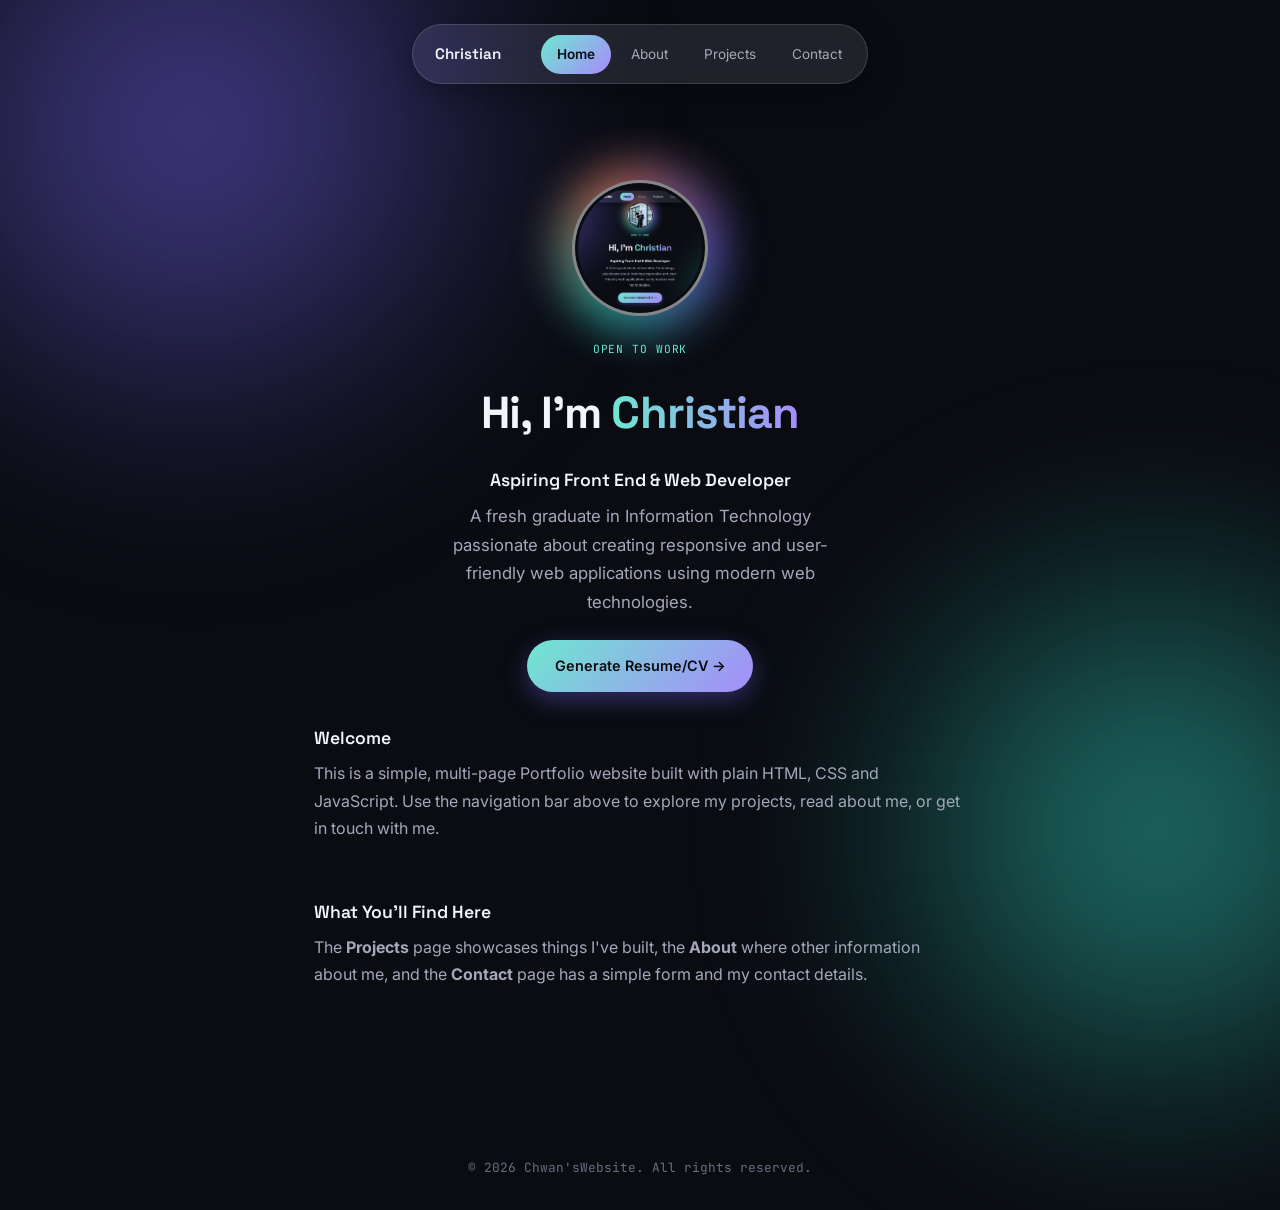
==== commit d4c6e197: "removes and add new image" ====
--- a/index.html
+++ b/index.html
@@ -25,7 +25,7 @@
     <main>
       <div class="hero">
         <div class="avatar-wrap">
-          <img src="/pic/chanpic.jpeg" alt="Christian" class="avatar" />
+          <img src="/pic/chan.png" alt="Christian" class="avatar" />
         </div>
         <p class="eyebrow">Open to work</p>
         <h1>Hi, I'm <span class="accent">Christian</span></h1>
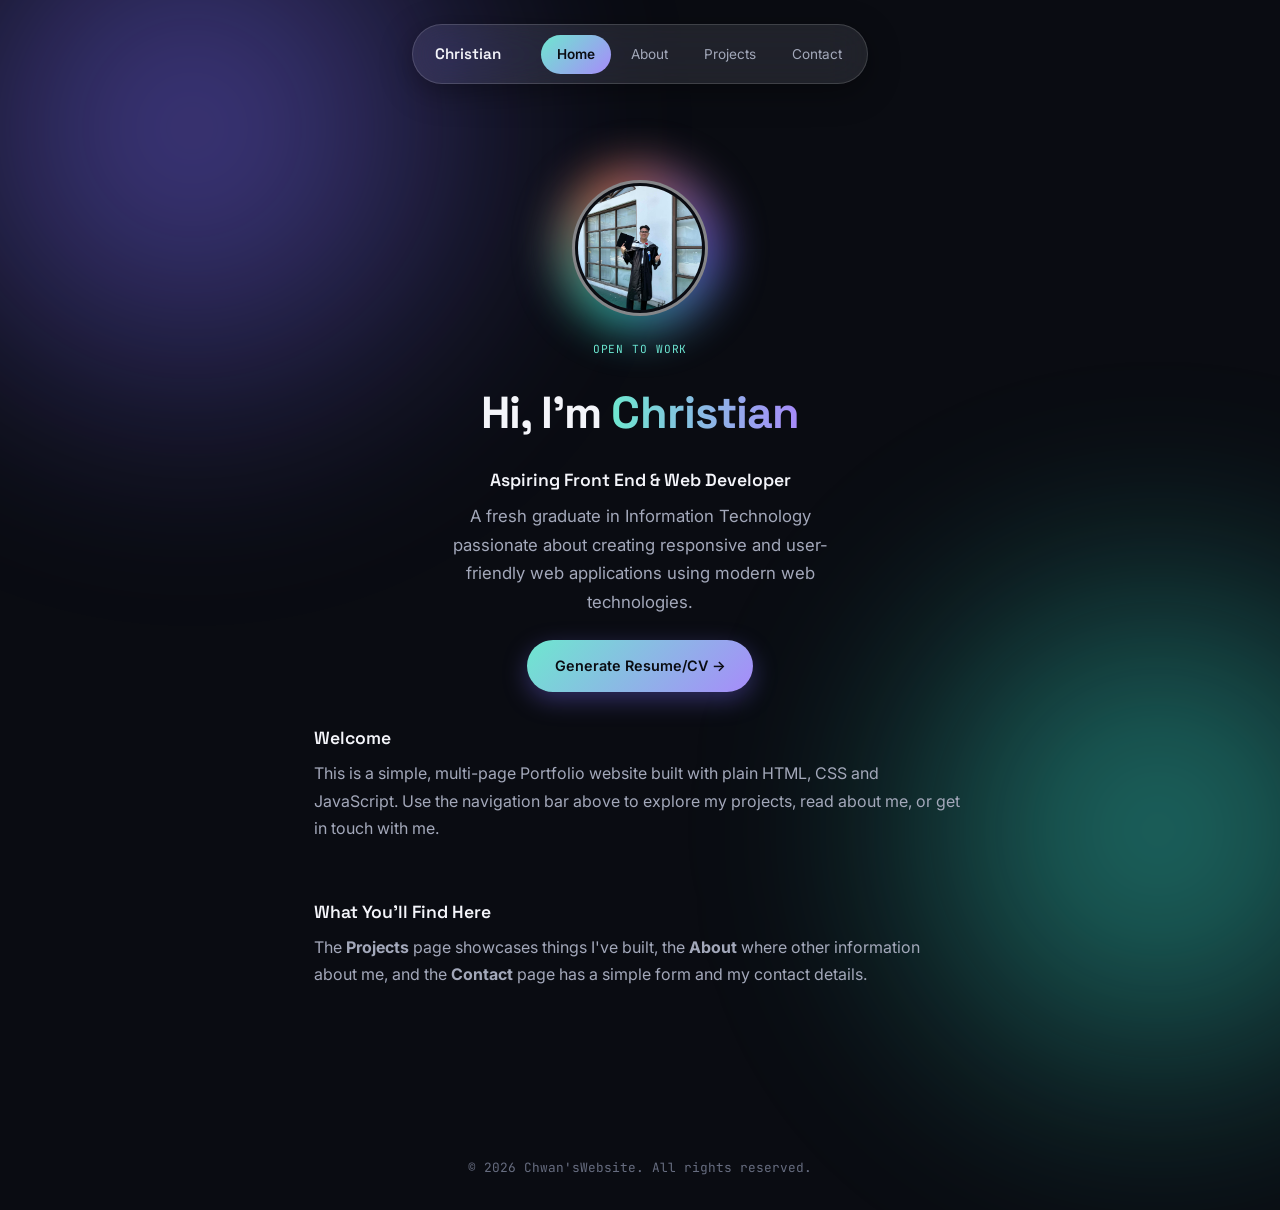
==== commit 1226a92f: "updating my image" ====
--- a/index.html
+++ b/index.html
@@ -25,7 +25,7 @@
     <main>
       <div class="hero">
         <div class="avatar-wrap">
-          <img src="/pic/chan.png" alt="Christian" class="avatar" />
+          <img src="/pic/chanpic.jpeg" alt="Christian" class="avatar" />
         </div>
         <p class="eyebrow">Open to work</p>
         <h1>Hi, I'm <span class="accent">Christian</span></h1>
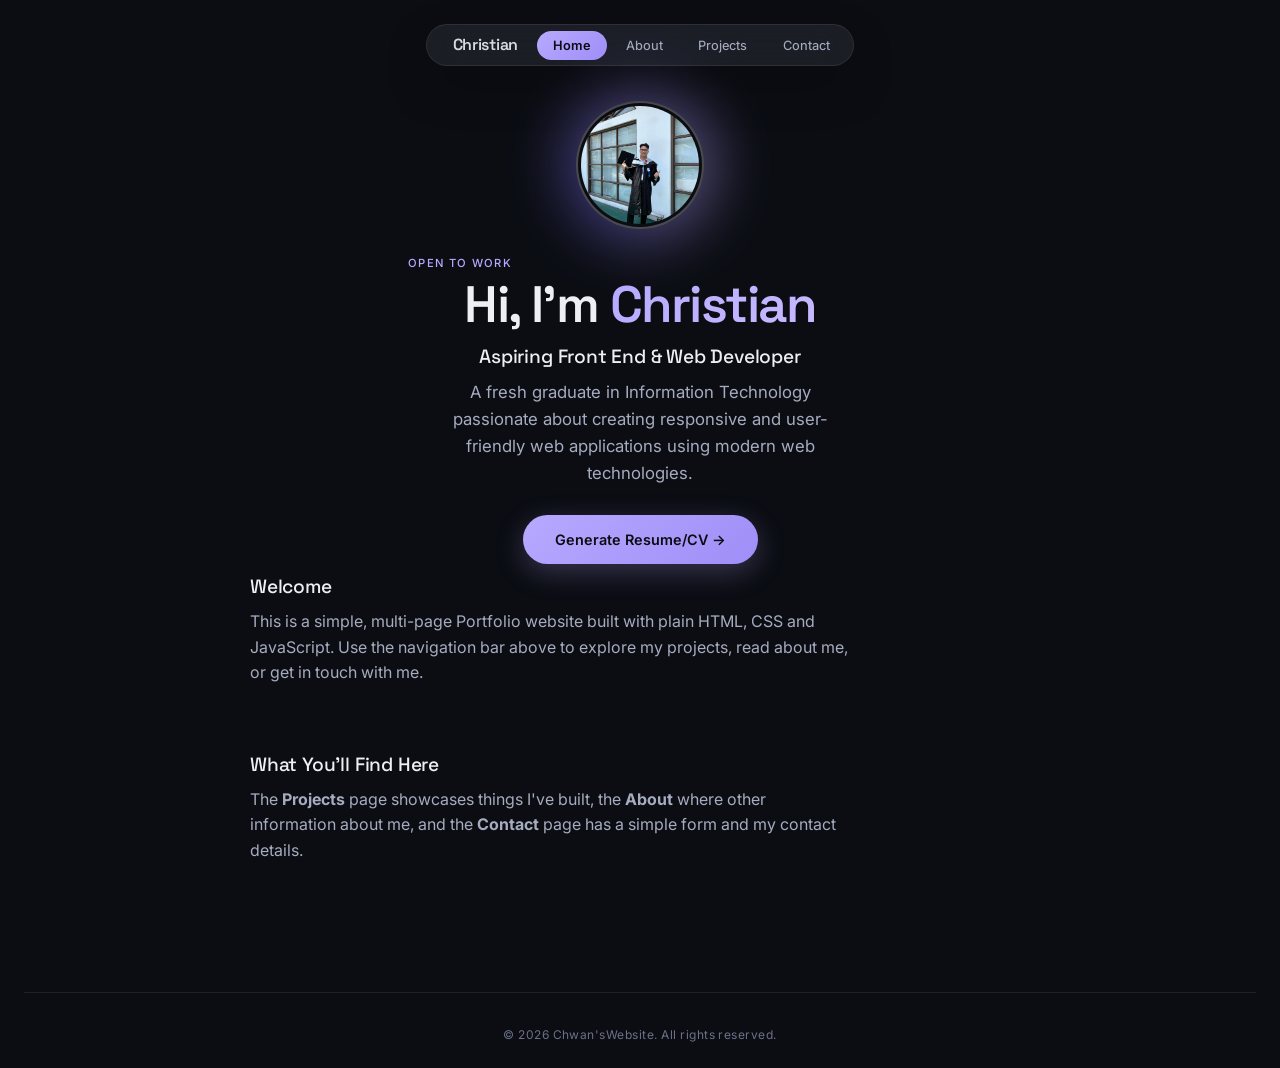
==== commit 18cb22bd: "removing resume file" ====
--- a/index.html
+++ b/index.html
@@ -35,10 +35,7 @@
           responsive and user-friendly web applications using modern web
           technologies.
         </p>
-        <a
-          href="/documents/my resumecv.docx"
-          class="btn"
-          download="Christian-Penaflorida-Resume.docx"
+        <a href="" class="btn" download="Christian-Penaflorida-Resume.docx"
           >Generate Resume/CV &rarr;</a
         >
       </div>
--- a/style.css
+++ b/style.css
@@ -1,32 +1,20 @@
-﻿@import url('https://fonts.googleapis.com/css2?family=Space+Grotesk:wght@400;500;600;700&family=Inter:wght@400;500;600&family=JetBrains+Mono:wght@400;500&display=swap');
+﻿@import url('https://fonts.googleapis.com/css2?family=Inter:opsz,wght@14..32,300;14..32,400;14..32,500;14..32,600;14..32,700&family=Space+Grotesk:wght@400;500;600;700&display=swap');
 
 :root {
-  --bg: #0a0c12;
-  --bg-2: #0f1220;
-
-  --aurora-violet: #7c6cff;
-  --aurora-teal: #35e0c9;
-  --aurora-coral: #ff8a68;
-
-  --text: #f4f5fa;
-  --text-dim: #a3a8ba;
-  --text-faint: #676d80;
-
-  --accent: #6ee7cf;
-  --accent-2: #a78bfa;
-  --accent-warm: #ff9478;
-
-  --glass: rgba(255, 255, 255, 0.055);
-  --glass-strong: rgba(255, 255, 255, 0.095);
-  --glass-border: rgba(255, 255, 255, 0.14);
-  --glass-border-strong: rgba(255, 255, 255, 0.28);
-  --glass-blur: 22px;
-
-  --r-lg: 26px;
-  --r-md: 16px;
-  --r-full: 999px;
-
-  --shadow-glass: 0 8px 32px rgba(0, 0, 0, 0.35);
+  --bg: #0b0d13;
+  --bg-soft: #12161f;
+  --text: #edeff5;
+  --text-dim: #a6acbf;
+  --text-faint: #6a7188;
+  --glass: rgba(255, 255, 255, 0.04);
+  --glass-border: rgba(255, 255, 255, 0.08);
+  --glass-strong: rgba(255, 255, 255, 0.07);
+  --border-light: rgba(255, 255, 255, 0.12);
+  --accent: #b7a9ff;
+  --accent-soft: #9f8ef7;
+  --radius: 28px;
+  --radius-sm: 14px;
+  --shadow: 0 20px 48px -12px rgba(0, 0, 0, 0.5);
 }
 
 * {
@@ -35,34 +23,647 @@
   box-sizing: border-box;
 }
 
+html {
+  scroll-behavior: smooth;
+  background: var(--bg);
+  height: 100%;
+  overflow-y: auto;
+  scrollbar-width: none;
+  -ms-overflow-style: none;
+}
+
+html::-webkit-scrollbar {
+  display: none;
+}
+
+body {
+  font-family:
+    'Inter',
+    -apple-system,
+    BlinkMacSystemFont,
+    sans-serif;
+  background: var(--bg);
+  color: var(--text);
+  line-height: 1.6;
+  min-height: 100vh;
+  display: flex;
+  flex-direction: column;
+  padding: 0 1.5rem;
+}
+
+a {
+  color: inherit;
+  text-decoration: none;
+}
+
+img {
+  max-width: 100%;
+  display: block;
+}
+
+/* Background glow */
+body::before,
+body::after {
+  content: '';
+  position: fixed;
+  z-index: -1;
+  border-radius: 50%;
+  filter: blur(90px);
+  opacity: 0.4;
+  pointer-events: none;
+}
+
+body::before {
+  width: 60vmax;
+  height: 60vmax;
+  top: -20vmax;
+  left: -15vmax;
+  background: radial-gradient(circle, var(--accent), transparent 70%);
+  animation: drift-a 26s ease-in-out infinite alternate;
+}
+
+body::after {
+  width: 55vmax;
+  height: 55vmax;
+  bottom: -22vmax;
+  right: -18vmax;
+  background: radial-gradient(circle, var(--accent-soft), transparent 70%);
+  animation: drift-b 30s ease-in-out infinite alternate;
+}
+
+@keyframes drift-a {
+  from {
+    transform: translate(0, 0) scale(1);
+  }
+  to {
+    transform: translate(6vmax, 8vmax) scale(1.12);
+  }
+}
+
+@keyframes drift-b {
+  from {
+    transform: translate(0, 0) scale(1);
+  }
+  to {
+    transform: translate(-5vmax, -6vmax) scale(1.08);
+  }
+}
+
+@media (prefers-reduced-motion: reduce) {
+  body::before,
+  body::after {
+    animation: none;
+  }
+}
+
+/* View transitions */
 @view-transition {
   navigation: auto;
 }
-
 ::view-transition-old(root) {
-  animation: page-out 0.42s cubic-bezier(0.4, 0, 0.2, 1) both;
-}
-
+  animation: fade-out 0.25s ease both;
+}
 ::view-transition-new(root) {
-  animation: page-in 0.5s cubic-bezier(0.16, 1, 0.3, 1) both;
-}
-
-@keyframes page-out {
+  animation: fade-in 0.35s ease both;
+}
+@keyframes fade-out {
   to {
     opacity: 0;
-    transform: scale(0.98) translateY(6px);
-    filter: blur(6px);
-  }
-}
-
-@keyframes page-in {
+    transform: scale(0.98);
+    filter: blur(4px);
+  }
+}
+@keyframes fade-in {
   from {
     opacity: 0;
-    transform: scale(1.015) translateY(-6px);
-    filter: blur(8px);
-  }
-}
-
+    transform: scale(1.02);
+    filter: blur(6px);
+  }
+}
+
+/* Navigation */
+.navbar {
+  position: sticky;
+  top: 1.5rem;
+  z-index: 50;
+  display: flex;
+  justify-content: center;
+  margin-bottom: 1rem;
+}
+
+.nav-inner {
+  display: flex;
+  align-items: center;
+  gap: 1.2rem;
+  background: var(--glass-strong);
+  backdrop-filter: blur(18px) saturate(160%);
+  -webkit-backdrop-filter: blur(18px) saturate(160%);
+  border: 1px solid var(--glass-border);
+  border-radius: 60px;
+  padding: 0.45rem 0.45rem 0.45rem 1.6rem;
+  box-shadow: var(--shadow);
+}
+
+.logo {
+  font-family: 'Space Grotesk', sans-serif;
+  font-weight: 600;
+  font-size: 1rem;
+  letter-spacing: -0.02em;
+  color: var(--text);
+  opacity: 0.9;
+}
+
+.nav-inner ul {
+  list-style: none;
+  display: flex;
+  gap: 0.2rem;
+}
+
+.nav-inner ul li a {
+  font-size: 0.8rem;
+  font-weight: 450;
+  padding: 0.45rem 1rem;
+  border-radius: 40px;
+  color: var(--text-dim);
+  transition: 0.2s;
+}
+
+.nav-inner ul li a:hover {
+  color: var(--text);
+  background: rgba(255, 255, 255, 0.04);
+}
+
+.nav-inner ul li a.active {
+  background: linear-gradient(135deg, var(--accent), var(--accent-soft));
+  color: #0b0d13;
+  font-weight: 600;
+}
+
+/* Layout */
+main {
+  max-width: 780px;
+  margin: 1.2rem auto 3rem;
+  width: 100%;
+  flex: 1;
+}
+
+section {
+  margin-bottom: 4rem;
+}
+
+h1 {
+  font-family: 'Space Grotesk', sans-serif;
+  font-weight: 600;
+  font-size: clamp(2.2rem, 6vw + 0.8rem, 3.2rem);
+  letter-spacing: -0.03em;
+  line-height: 1.1;
+  margin-bottom: 0.5rem;
+}
+
+h2 {
+  font-family: 'Space Grotesk', sans-serif;
+  font-weight: 500;
+  font-size: 1.2rem;
+  letter-spacing: -0.01em;
+  margin-bottom: 0.4rem;
+}
+
+p {
+  color: var(--text-dim);
+  font-size: 1rem;
+  margin-bottom: 1rem;
+  max-width: 60ch;
+}
+
+.eyebrow {
+  font-size: 0.7rem;
+  text-transform: uppercase;
+  letter-spacing: 0.12em;
+  color: var(--accent);
+  font-weight: 500;
+  margin-bottom: 0.3rem;
+}
+
+.accent {
+  background: linear-gradient(135deg, var(--accent), #c7baff);
+  -webkit-background-clip: text;
+  background-clip: text;
+  color: transparent;
+}
+
+/* Hero */
+.hero {
+  padding: 1.5rem 0 0.5rem;
+  text-align: center;
+}
+
+.hero .avatar-wrap {
+  position: relative;
+  width: 128px;
+  margin: 0 auto 1.6rem;
+}
+
+.hero .avatar-wrap::before {
+  content: '';
+  position: absolute;
+  inset: -14px;
+  border-radius: 50%;
+  background: conic-gradient(
+    from 120deg,
+    var(--accent),
+    #7c6cff,
+    var(--accent-soft),
+    var(--accent)
+  );
+  filter: blur(28px);
+  opacity: 0.4;
+}
+
+.avatar {
+  position: relative;
+  width: 128px;
+  height: 128px;
+  border-radius: 50%;
+  object-fit: cover;
+  border: 2px solid rgba(255, 255, 255, 0.25);
+  padding: 3px;
+  background: var(--bg);
+}
+
+.hero .lede {
+  font-size: 1.05rem;
+  max-width: 420px;
+  margin: 0 auto 1.8rem;
+}
+
+.btn {
+  display: inline-flex;
+  align-items: center;
+  gap: 0.6rem;
+  padding: 0.8rem 2rem;
+  background: linear-gradient(135deg, var(--accent), var(--accent-soft));
+  color: #0b0d13;
+  font-weight: 600;
+  border-radius: 60px;
+  font-size: 0.9rem;
+  box-shadow: 0 8px 28px rgba(183, 169, 255, 0.25);
+  transition: 0.2s;
+}
+
+.btn:hover {
+  transform: translateY(-3px);
+  box-shadow: 0 14px 34px rgba(183, 169, 255, 0.35);
+}
+
+/* Glass Cards */
+.glass-card {
+  background: var(--glass);
+  backdrop-filter: blur(16px) saturate(140%);
+  -webkit-backdrop-filter: blur(16px) saturate(140%);
+  border: 1px solid var(--glass-border);
+  border-radius: var(--radius);
+  padding: 1.6rem 1.8rem;
+  box-shadow: var(--shadow);
+  transition:
+    border-color 0.2s,
+    transform 0.2s;
+}
+
+.glass-card:hover {
+  border-color: var(--border-light);
+  transform: translateY(-3px);
+}
+
+/* About Grid */
+.about-list {
+  display: grid;
+  grid-template-columns: repeat(auto-fit, minmax(200px, 1fr));
+  gap: 1rem;
+}
+
+.about {
+  background: var(--glass);
+  backdrop-filter: blur(12px);
+  -webkit-backdrop-filter: blur(12px);
+  border: 1px solid var(--glass-border);
+  border-radius: var(--radius-sm);
+  padding: 1.2rem 1.2rem 1.4rem;
+  transition: 0.2s;
+}
+
+.about:hover {
+  background: var(--glass-strong);
+  border-color: var(--border-light);
+  transform: translateY(-4px);
+}
+
+.about-icon {
+  display: inline-flex;
+  width: 36px;
+  height: 36px;
+  border-radius: 50%;
+  background: rgba(255, 255, 255, 0.05);
+  border: 1px solid var(--glass-border);
+  align-items: center;
+  justify-content: center;
+  color: var(--accent);
+  margin-bottom: 0.6rem;
+}
+
+.about-icon svg {
+  width: 18px;
+  height: 18px;
+  stroke-width: 1.8;
+}
+
+.about h2 {
+  font-size: 1rem;
+}
+
+.about p {
+  font-size: 0.9rem;
+  margin-bottom: 0;
+}
+
+/* Contact */
+.contact-info {
+  background: var(--glass);
+  backdrop-filter: blur(16px) saturate(140%);
+  -webkit-backdrop-filter: blur(16px) saturate(140%);
+  border: 1px solid var(--glass-border);
+  border-radius: var(--radius);
+  padding: 1.6rem 1.8rem;
+  box-shadow: var(--shadow);
+  margin-bottom: 2.5rem;
+}
+
+.contact-item {
+  display: flex;
+  align-items: center;
+  gap: 0.8rem;
+  padding: 0.5rem 0.2rem;
+  border-radius: 12px;
+  transition: 0.15s;
+}
+
+a.contact-item:hover {
+  background: rgba(255, 255, 255, 0.03);
+  transform: translateX(4px);
+}
+
+.contact-item .icon {
+  flex-shrink: 0;
+  width: 36px;
+  height: 36px;
+  border-radius: 50%;
+  background: rgba(255, 255, 255, 0.04);
+  border: 1px solid var(--glass-border);
+  display: flex;
+  align-items: center;
+  justify-content: center;
+  color: var(--accent);
+}
+
+.contact-item .icon svg {
+  width: 18px;
+  height: 18px;
+}
+
+.contact-item p {
+  margin: 0;
+  color: var(--text);
+  font-size: 0.9rem;
+}
+
+.contact-item p strong {
+  color: var(--text-dim);
+  font-weight: 500;
+}
+
+/* Form */
+.contact-form {
+  background: var(--glass);
+  backdrop-filter: blur(16px) saturate(140%);
+  -webkit-backdrop-filter: blur(16px) saturate(140%);
+  border: 1px solid var(--glass-border);
+  border-radius: var(--radius);
+  padding: 1.6rem 1.8rem;
+  box-shadow: var(--shadow);
+}
+
+form {
+  display: flex;
+  flex-direction: column;
+  gap: 1.2rem;
+}
+
+label {
+  font-size: 0.7rem;
+  text-transform: uppercase;
+  letter-spacing: 0.08em;
+  color: var(--text-dim);
+  font-weight: 500;
+  display: block;
+  margin-bottom: 0.2rem;
+}
+
+input,
+textarea {
+  width: 100%;
+  padding: 0.7rem 1rem;
+  background: rgba(255, 255, 255, 0.04);
+  border: 1px solid var(--glass-border);
+  border-radius: var(--radius-sm);
+  color: var(--text);
+  font-family: inherit;
+  font-size: 0.95rem;
+  transition: 0.2s;
+}
+
+input:focus,
+textarea:focus {
+  outline: none;
+  border-color: var(--accent);
+  background: rgba(255, 255, 255, 0.07);
+}
+
+textarea {
+  min-height: 110px;
+  resize: vertical;
+}
+
+button[type='submit'] {
+  align-self: flex-start;
+  padding: 0.7rem 2rem;
+  background: linear-gradient(135deg, var(--accent), var(--accent-soft));
+  border: none;
+  border-radius: 60px;
+  font-weight: 600;
+  color: #0b0d13;
+  font-size: 0.9rem;
+  cursor: pointer;
+  transition: 0.2s;
+  box-shadow: 0 6px 20px rgba(183, 169, 255, 0.2);
+}
+
+button[type='submit']:hover {
+  transform: translateY(-2px);
+  filter: brightness(1.05);
+}
+
+/* Projects */
+.filters {
+  display: flex;
+  flex-wrap: wrap;
+  gap: 0.5rem;
+  margin: 1.2rem 0 1.5rem;
+}
+
+.filter {
+  font-size: 0.7rem;
+  font-weight: 500;
+  padding: 0.35rem 1.2rem;
+  border-radius: 40px;
+  background: var(--glass);
+  border: 1px solid var(--glass-border);
+  color: var(--text-dim);
+  cursor: pointer;
+  backdrop-filter: blur(8px);
+  transition: 0.15s;
+}
+
+.filter:hover {
+  border-color: var(--border-light);
+  color: var(--text);
+}
+
+.filter.active {
+  background: linear-gradient(135deg, var(--accent), var(--accent-soft));
+  border-color: transparent;
+  color: #0b0d13;
+  font-weight: 600;
+}
+
+.card-grid {
+  display: grid;
+  grid-template-columns: repeat(auto-fit, minmax(200px, 1fr));
+  gap: 1rem;
+}
+
+.card {
+  background: var(--glass);
+  backdrop-filter: blur(12px);
+  -webkit-backdrop-filter: blur(12px);
+  border: 1px solid var(--glass-border);
+  border-radius: var(--radius-sm);
+  overflow: hidden;
+  transition: 0.25s;
+}
+
+.card:hover {
+  transform: translateY(-5px);
+  border-color: var(--border-light);
+}
+
+.card-image {
+  aspect-ratio: 16/10;
+  background: rgba(255, 255, 255, 0.03);
+  overflow: hidden;
+}
+
+.card-image img {
+  width: 100%;
+  height: 100%;
+  object-fit: cover;
+  transition: 0.3s;
+}
+
+.card:hover .card-image img {
+  transform: scale(1.04);
+}
+
+.card-body {
+  padding: 0.8rem 1rem;
+}
+
+.card h2 {
+  font-size: 0.95rem;
+  margin-bottom: 0.1rem;
+}
+
+.card p {
+  font-size: 0.85rem;
+  margin-bottom: 0.4rem;
+}
+
+.card-meta {
+  display: flex;
+  align-items: center;
+  justify-content: space-between;
+  margin-top: 0.4rem;
+}
+
+.tag {
+  font-size: 0.6rem;
+  font-weight: 500;
+  padding: 0.15rem 0.6rem;
+  border-radius: 40px;
+  background: rgba(255, 255, 255, 0.04);
+  border: 1px solid var(--glass-border);
+  color: var(--accent);
+}
+
+.arrow {
+  color: var(--accent);
+  opacity: 0;
+  transition: 0.2s;
+}
+
+.card:hover .arrow {
+  opacity: 1;
+  transform: translateX(4px);
+}
+
+/* Footer */
+footer {
+  text-align: center;
+  padding: 2rem 0 1.5rem;
+  font-size: 0.75rem;
+  color: var(--text-faint);
+  border-top: 1px solid var(--glass-border);
+  margin-top: 1rem;
+  letter-spacing: 0.04em;
+}
+
+/* Toast */
+.contact-toast {
+  position: fixed;
+  top: 50%;
+  left: 50%;
+  transform: translate(-50%, -50%) translateY(10px);
+  z-index: 200;
+  background: rgba(18, 20, 30, 0.8);
+  border: 1px solid var(--border-light);
+  backdrop-filter: blur(20px);
+  color: var(--text);
+  padding: 0.8rem 1.4rem;
+  border-radius: var(--radius-sm);
+  box-shadow: 0 16px 40px rgba(0, 0, 0, 0.5);
+  opacity: 0;
+  pointer-events: none;
+  transition: 0.2s;
+  font-weight: 500;
+  text-align: center;
+  min-width: 200px;
+  max-width: calc(100vw - 2rem);
+}
+
+.contact-toast.show {
+  opacity: 1;
+  transform: translate(-50%, -50%) translateY(0);
+}
+
+/* JS page load animations */
 html.js main,
 html.js footer {
   transform: translateY(10px);
@@ -93,776 +694,66 @@
   }
 }
 
-html {
-  height: 100%;
-  overflow-y: auto;
-  scrollbar-width: none;
-  -ms-overflow-style: none;
-  background-color: var(--bg);
-}
-
-html::-webkit-scrollbar {
-  display: none;
-}
-
-/* ===== background ===== */
-body {
-  font-family:
-    'Inter',
-    -apple-system,
-    Arial,
-    sans-serif;
-  line-height: 1.7;
-  color: var(--text);
-  background-color: var(--bg);
-  display: grid;
-  grid-template-rows: auto 1fr auto;
-  min-height: 100vh;
-  position: relative;
-  isolation: isolate;
-}
-
-body::before,
-body::after {
-  content: '';
-  position: fixed;
-  z-index: -1;
-  border-radius: 50%;
-  filter: blur(90px);
-  opacity: 0.55;
-  pointer-events: none;
-}
-
-body::before {
-  width: 60vmax;
-  height: 60vmax;
-  top: -20vmax;
-  left: -15vmax;
-  background: radial-gradient(circle, var(--aurora-violet), transparent 70%);
-  animation: drift-a 26s ease-in-out infinite alternate;
-}
-
-body::after {
-  width: 55vmax;
-  height: 55vmax;
-  bottom: -22vmax;
-  right: -18vmax;
-  background: radial-gradient(circle, var(--aurora-teal), transparent 70%);
-  animation: drift-b 30s ease-in-out infinite alternate;
-}
-
-@keyframes drift-a {
-  from {
-    transform: translate(0, 0) scale(1);
-  }
-  to {
-    transform: translate(6vmax, 8vmax) scale(1.12);
-  }
-}
-
-@keyframes drift-b {
-  from {
-    transform: translate(0, 0) scale(1);
-  }
-  to {
-    transform: translate(-5vmax, -6vmax) scale(1.08);
-  }
-}
-
-@media (prefers-reduced-motion: reduce) {
-  body::before,
-  body::after {
-    animation: none;
-  }
-}
-
-a {
-  text-decoration: none;
-  color: inherit;
-}
-
-.accent {
-  background: linear-gradient(90deg, var(--accent), var(--accent-2));
-  -webkit-background-clip: text;
-  background-clip: text;
-  color: transparent;
-}
-
-/* ===== Glass utility ===== */
-.glass {
-  background: var(--glass);
-  border: 1px solid var(--glass-border);
-  border-radius: var(--r-lg);
-  backdrop-filter: blur(var(--glass-blur)) saturate(140%);
-  -webkit-backdrop-filter: blur(var(--glass-blur)) saturate(140%);
-  box-shadow: var(--shadow-glass);
-}
-
-:focus-visible {
-  outline: 2px solid var(--accent);
-  outline-offset: 3px;
-  border-radius: 6px;
-}
-
-/* ===== Navigation ===== */
-.navbar {
-  position: sticky;
-  top: 0;
-  display: flex;
-  justify-content: center;
-  padding: 1.5rem 1rem 0;
-  z-index: 100;
-}
-
-.nav-inner {
-  display: flex;
-  align-items: center;
-  gap: 2.5rem;
-  background: var(--glass-strong);
-  border: 1px solid var(--glass-border);
-  border-radius: var(--r-full);
-  padding: 0.6rem 0.6rem 0.6rem 1.4rem;
-  backdrop-filter: blur(var(--glass-blur)) saturate(160%);
-  -webkit-backdrop-filter: blur(var(--glass-blur)) saturate(160%);
-  box-shadow: var(--shadow-glass);
-}
-
-.nav-inner .logo {
-  font-family: 'Space Grotesk', sans-serif;
-  font-weight: 600;
-  font-size: 0.95rem;
-  color: var(--text);
-}
-
-.nav-inner ul {
-  list-style: none;
-  display: flex;
-  gap: 0.25rem;
-}
-
-.nav-inner ul li a {
-  font-size: 0.85rem;
-  color: var(--text-dim);
-  padding: 0.5rem 1rem;
-  border-radius: var(--r-full);
-  display: inline-block;
-  transition:
-    background-color 0.2s,
-    color 0.2s;
-}
-
-.nav-inner ul li a:hover {
-  color: var(--text);
-  background-color: rgba(255, 255, 255, 0.06);
-}
-
-.nav-inner ul li a.active {
-  background: linear-gradient(135deg, var(--accent), var(--accent-2));
-  color: #0a0c12;
-  font-weight: 600;
-}
-
-/* ===== Layout ===== */
-main {
-  max-width: 700px;
-  margin: 0 auto;
-  padding: 3.5rem 1.5rem 5rem;
-  width: 100%;
-}
-
-section {
-  margin-bottom: 3.5rem;
-}
-
-h1 {
-  font-family: 'Space Grotesk', sans-serif;
-  font-weight: 700;
-  font-size: clamp(1.7rem, 5vw + 1rem, 2.4rem);
-  letter-spacing: -0.02em;
-  margin-bottom: 0.9rem;
-}
-
-h2 {
-  font-family: 'Space Grotesk', sans-serif;
-  font-weight: 600;
-  font-size: 1.1rem;
-  margin-bottom: 0.4rem;
-}
-
-p {
-  margin-bottom: 1rem;
-  color: var(--text-dim);
-  font-size: 1rem;
-}
-
-.eyebrow {
-  font-family: 'JetBrains Mono', monospace;
-  font-size: 0.7rem;
-  letter-spacing: 0.08em;
-  text-transform: uppercase;
-  color: var(--accent);
-}
-
-/* ===== Hero (Homepage) ===== */
-.hero {
-  text-align: center;
-  padding: 2.5rem 1.5rem 2rem;
-  position: relative;
-}
-
-.hero .avatar-wrap {
-  position: relative;
-  width: 136px;
-  margin: 0 auto 1.5rem;
-}
-
-.hero .avatar-wrap::before {
-  content: '';
-  position: absolute;
-  inset: -16px;
-  border-radius: 50%;
-  background: conic-gradient(
-    from 90deg,
-    var(--aurora-violet),
-    var(--aurora-teal),
-    var(--aurora-coral),
-    var(--aurora-violet)
-  );
-  filter: blur(22px);
-  opacity: 0.65;
-}
-
-.avatar {
-  position: relative;
-  display: block;
-  width: 136px;
-  height: 136px;
-  border-radius: 50%;
-  object-fit: cover;
-  border: 3px solid rgba(255, 255, 255, 0.5);
-  padding: 3px;
-  background-color: var(--bg);
-}
-
-.hero h1 {
-  font-size: clamp(2rem, 6vw + 1rem, 2.8rem);
-}
-
-.hero .lede {
-  font-size: 1.05rem;
-  max-width: 420px;
-  margin: 0 auto 1.5rem;
-}
-
-.btn {
-  display: inline-flex;
-  align-items: center;
-  gap: 0.4rem;
-  padding: 0.85rem 1.7rem;
-  background: linear-gradient(135deg, var(--accent), var(--accent-2));
-  color: #0a0c12;
-  border-radius: var(--r-full);
-  font-weight: 600;
-  font-size: 0.9rem;
-  box-shadow: 0 8px 24px rgba(124, 108, 255, 0.35);
-  transition:
-    transform 0.15s,
-    box-shadow 0.15s,
-    filter 0.15s;
-}
-
-.btn:hover {
-  transform: translateY(-2px);
-  filter: brightness(1.06);
-  box-shadow: 0 12px 28px rgba(124, 108, 255, 0.45);
-}
-
-/* ===== Filters (Projects) ===== */
-.filters {
-  display: flex;
-  flex-wrap: wrap;
-  gap: 0.5rem;
-  margin-top: 1.25rem;
-}
-
-.filter {
-  font-family: 'JetBrains Mono', monospace;
-  font-size: 0.75rem;
-  color: var(--text-dim);
-  background: var(--glass);
-  border: 1px solid var(--glass-border);
-  padding: 0.45rem 1.1rem;
-  border-radius: var(--r-full);
-  cursor: pointer;
-  backdrop-filter: blur(12px);
-  -webkit-backdrop-filter: blur(12px);
-  transition:
-    background-color 0.15s,
-    color 0.15s,
-    border-color 0.15s;
-}
-
-.filter:hover {
-  border-color: var(--glass-border-strong);
-  color: var(--text);
-}
-
-.filter.active {
-  background: linear-gradient(135deg, var(--accent), var(--accent-2));
-  border-color: transparent;
-  color: #0a0c12;
-  font-weight: 600;
-}
-
-/* ===== Project Cards ===== */
-.card-grid {
-  display: grid;
-  grid-template-columns: repeat(auto-fit, minmax(190px, 1fr));
-  gap: 1.1rem;
-}
-
-.card {
-  display: flex;
-  flex-direction: column;
-  width: 100%;
-  max-width: 240px;
-  background: var(--glass);
-  border: 1px solid var(--glass-border);
-  border-radius: var(--r-md);
-  overflow: hidden;
-  backdrop-filter: blur(var(--glass-blur)) saturate(140%);
-  -webkit-backdrop-filter: blur(var(--glass-blur)) saturate(140%);
-  box-shadow: var(--shadow-glass);
-  transition:
-    transform 0.25s cubic-bezier(0.16, 1, 0.3, 1),
-    border-color 0.2s;
-}
-
-.card:hover {
-  transform: translateY(-5px);
-  border-color: var(--glass-border-strong);
-}
-
-.card-image {
-  width: 100%;
-  aspect-ratio: 16 / 10;
-  overflow: hidden;
-  background-color: rgba(255, 255, 255, 0.04);
-}
-
-.card-image img {
-  width: 100%;
-  height: 100%;
-  object-fit: cover;
-  display: block;
-  transition: transform 0.35s;
-}
-
-.card:hover .card-image img {
-  transform: scale(1.06);
-}
-
-.card-body {
-  display: flex;
-  flex-direction: column;
-  gap: 0.6rem;
-  padding: 0.9rem 1rem;
-}
-
-.card h2 {
-  font-size: 0.95rem;
-  margin-bottom: 0.2rem;
-}
-
-.card p {
-  margin-bottom: 0;
-  font-size: 0.85rem;
-}
-
-.card-meta {
-  display: flex;
-  align-items: center;
-  justify-content: space-between;
-  gap: 0.5rem;
-}
-
-.tag {
-  font-family: 'JetBrains Mono', monospace;
-  font-size: 0.7rem;
-  color: var(--accent);
-  border: 1px solid var(--glass-border);
-  background: rgba(255, 255, 255, 0.04);
-  padding: 0.2rem 0.55rem;
-  border-radius: var(--r-full);
-}
-
-.arrow {
-  color: var(--accent);
-  font-size: 1rem;
-  opacity: 0;
-  transform: translateX(-4px);
-  transition:
-    opacity 0.2s,
-    transform 0.2s;
-}
-
-.card:hover .arrow {
-  opacity: 1;
-  transform: translateX(0);
-}
-
-/* ===== About ===== */
-.about-list {
-  display: grid;
-  grid-template-columns: repeat(auto-fit, minmax(240px, 1fr));
-  gap: 1rem;
-}
-
-.about {
-  display: flex;
-  flex-direction: column;
-  gap: 0.6rem;
-  padding: 1.4rem 1.5rem;
-  background: var(--glass);
-  border: 1px solid var(--glass-border);
-  border-radius: var(--r-md);
-  backdrop-filter: blur(var(--glass-blur)) saturate(140%);
-  -webkit-backdrop-filter: blur(var(--glass-blur)) saturate(140%);
-  box-shadow: var(--shadow-glass);
-  transition:
-    transform 0.25s cubic-bezier(0.16, 1, 0.3, 1),
-    border-color 0.2s,
-    background-color 0.2s;
-}
-
-.about:hover {
-  transform: translateY(-4px);
-  border-color: var(--glass-border-strong);
-  background: var(--glass-strong);
-}
-
-.about-icon {
-  width: 34px;
-  height: 34px;
-  display: flex;
-  align-items: center;
-  justify-content: center;
-  border-radius: 50%;
-  background: rgba(255, 255, 255, 0.06);
-  border: 1px solid var(--glass-border);
-  color: var(--accent);
-  flex-shrink: 0;
-}
-
-.about-icon svg {
-  width: 16px;
-  height: 16px;
-}
-
-.about .meta {
-  font-family: 'JetBrains Mono', monospace;
-  font-size: 0.7rem;
-  color: var(--text-faint);
-  letter-spacing: 0.06em;
-  text-transform: uppercase;
-}
-
-.about p {
-  margin-bottom: 0;
-}
-
-/* ===== Contact ===== */
-.contact-info {
-  display: flex;
-  flex-direction: column;
-  gap: 0.25rem;
-  padding: 1.25rem 1.5rem;
-  background: var(--glass);
-  border: 1px solid var(--glass-border);
-  border-radius: var(--r-lg);
-  backdrop-filter: blur(var(--glass-blur)) saturate(140%);
-  -webkit-backdrop-filter: blur(var(--glass-blur)) saturate(140%);
-  box-shadow: var(--shadow-glass);
-  margin-bottom: 2.5rem;
-}
-
-.contact-info h2 {
-  margin-bottom: 0.65rem;
-}
-
-.contact-item {
-  display: flex;
-  align-items: center;
-  gap: 0.75rem;
-  min-width: 0;
-  padding: 0.6rem 0.4rem;
-  border-radius: var(--r-md);
-  transition:
-    background-color 0.15s,
-    transform 0.15s;
-}
-
-a.contact-item:hover {
-  background-color: rgba(255, 255, 255, 0.05);
-  transform: translateX(3px);
-}
-
-.contact-item .icon {
-  flex-shrink: 0;
-  width: 34px;
-  height: 34px;
-  display: flex;
-  align-items: center;
-  justify-content: center;
-  border-radius: 50%;
-  background: rgba(255, 255, 255, 0.06);
-  border: 1px solid var(--glass-border);
-  color: var(--accent);
-}
-
-.contact-item .icon svg {
-  width: 16px;
-  height: 16px;
-}
-
-.contact-item p {
-  margin-bottom: 0;
-  color: var(--text);
-  font-size: 0.9rem;
-  min-width: 0;
-  overflow-wrap: anywhere;
-}
-
-.contact-item p strong {
-  color: var(--text-dim);
-  font-weight: 600;
-}
-
-a.contact-item:hover .icon {
-  border-color: var(--glass-border-strong);
-  color: var(--accent-2);
-}
-
-form {
-  display: flex;
-  flex-direction: column;
-  gap: 1.25rem;
-  max-width: 480px;
-}
-
-label {
-  font-family: 'JetBrains Mono', monospace;
-  font-size: 0.72rem;
-  font-weight: 500;
-  color: var(--text-dim);
-  margin-bottom: 0.4rem;
-  display: block;
-  text-transform: uppercase;
-  letter-spacing: 0.06em;
-}
-
-input,
-textarea {
-  width: 100%;
-  padding: 0.75rem 1rem;
-  border: 1px solid var(--glass-border);
-  border-radius: var(--r-md);
-  font-family: inherit;
-  font-size: 0.95rem;
-  background: rgba(255, 255, 255, 0.04);
-  color: var(--text);
-  transition:
-    border-color 0.15s,
-    background-color 0.15s;
-}
-
-input::placeholder,
-textarea::placeholder {
-  color: var(--text-faint);
-}
-
-input:focus,
-textarea:focus {
-  outline: none;
-  border-color: var(--accent);
-  background: rgba(255, 255, 255, 0.07);
-}
-
-textarea {
-  resize: vertical;
-  min-height: 120px;
-}
-
-button[type='submit'] {
-  align-self: flex-start;
-  padding: 0.85rem 1.8rem;
-  background: linear-gradient(135deg, var(--accent), var(--accent-2));
-  color: #0a0c12;
-  border: none;
-  border-radius: var(--r-full);
-  font-family: inherit;
-  font-weight: 600;
-  font-size: 0.9rem;
-  cursor: pointer;
-  box-shadow: 0 8px 24px rgba(124, 108, 255, 0.3);
-  transition:
-    transform 0.15s,
-    filter 0.15s;
-}
-
-button[type='submit']:hover {
-  transform: translateY(-2px);
-  filter: brightness(1.06);
-}
-
-/* ===== Footer ===== */
-footer {
-  text-align: center;
-  padding: 2rem;
-  color: var(--text-faint);
-  font-size: 0.8rem;
-  font-family: 'JetBrains Mono', monospace;
-}
-
-/* ===== Responsive ===== */
+/* Responsive */
 @media (max-width: 640px) {
+  body {
+    padding: 0 1rem;
+  }
   main {
-    padding: 2.5rem 1.25rem 3.5rem;
-  }
-
-  .hero .lede {
-    font-size: 0.95rem;
-  }
-
-  .contact-info {
-    padding: 1rem 1.1rem;
-  }
-
-  form {
-    max-width: 100%;
-  }
-}
-
-@media (max-width: 480px) {
-  .navbar {
-    padding: 1rem 0.75rem 0;
-  }
-
+    margin-top: 0.5rem;
+  }
   .nav-inner {
-    gap: 0.9rem;
-    padding: 0.45rem 0.45rem 0.45rem 1rem;
-  }
-
-  .nav-inner .logo {
-    font-size: 0.85rem;
-  }
-
-  .nav-inner ul {
-    gap: 0;
-  }
-
+    gap: 0.6rem;
+    padding: 0.35rem 0.35rem 0.35rem 1rem;
+  }
   .nav-inner ul li a {
-    font-size: 0.72rem;
-    padding: 0.4rem 0.55rem;
-  }
-
-  .avatar,
+    font-size: 0.7rem;
+    padding: 0.3rem 0.6rem;
+  }
+  .glass-card,
+  .contact-info,
+  .contact-form {
+    padding: 1.2rem;
+  }
+  .about-list {
+    grid-template-columns: 1fr;
+  }
   .hero .avatar-wrap {
     width: 96px;
   }
-
   .avatar {
+    width: 96px;
     height: 96px;
   }
-
   .btn {
     width: 100%;
     justify-content: center;
   }
-
   button[type='submit'] {
     align-self: stretch;
-    text-align: center;
+    justify-content: center;
+  }
+  .card-grid {
+    grid-template-columns: 1fr;
+  }
+}
+
+@media (max-width: 480px) {
+  .nav-inner .logo {
+    font-size: 0.8rem;
+  }
+  .nav-inner ul li a {
+    font-size: 0.65rem;
+    padding: 0.25rem 0.5rem;
   }
 }
 
 @media (max-width: 360px) {
-  .nav-inner {
-    gap: 0.5rem;
-    padding: 0.4rem 0.4rem 0.4rem 0.8rem;
-  }
-
-  .nav-inner ul li a {
-    padding: 0.35rem 0.4rem;
-  }
-}
-
-@media (max-width: 300px) {
   .nav-inner .logo {
     display: none;
   }
-
   .nav-inner {
-    padding: 0.4rem;
+    padding: 0.3rem;
     justify-content: center;
   }
 }
-
-body.projects-page {
-  overflow-y: auto;
-  scrollbar-width: none;
-  -ms-overflow-style: none;
-}
-
-body.projects-page::-webkit-scrollbar {
-  display: none;
-}
-
-.contact-form {
-  width: 100%;
-  max-width: 100%;
-  background: var(--glass);
-  border: 1px solid var(--glass-border);
-  border-radius: var(--r-lg);
-  padding: 1.4rem 1.6rem;
-  backdrop-filter: blur(var(--glass-blur)) saturate(140%);
-  -webkit-backdrop-filter: blur(var(--glass-blur)) saturate(140%);
-  box-shadow: var(--shadow-glass);
-  margin-bottom: 2.5rem;
-  box-sizing: border-box;
-}
-
-.contact-form button[type='submit'] {
-  align-self: stretch;
-}
-
-.contact-toast {
-  position: fixed;
-  top: 50%;
-  left: 50%;
-  transform: translate(-50%, -50%) translateY(10px);
-  z-index: 200;
-  background: rgba(18, 20, 30, 0.75);
-  border: 1px solid var(--glass-border-strong);
-  backdrop-filter: blur(20px) saturate(160%);
-  -webkit-backdrop-filter: blur(20px) saturate(160%);
-  color: var(--text);
-  padding: 0.9rem 1.2rem;
-  border-radius: var(--r-md);
-  box-shadow: 0 12px 30px rgba(0, 0, 0, 0.45);
-  opacity: 0;
-  pointer-events: none;
-  transition:
-    opacity 0.2s ease,
-    transform 0.2s ease;
-  font-size: 0.9rem;
-  font-weight: 600;
-  text-align: center;
-  min-width: min(240px, calc(100vw - 2rem));
-  max-width: calc(100vw - 2rem);
-}
-
-.contact-toast.show {
-  opacity: 1;
-  transform: translate(-50%, -50%) translateY(0);
-}
